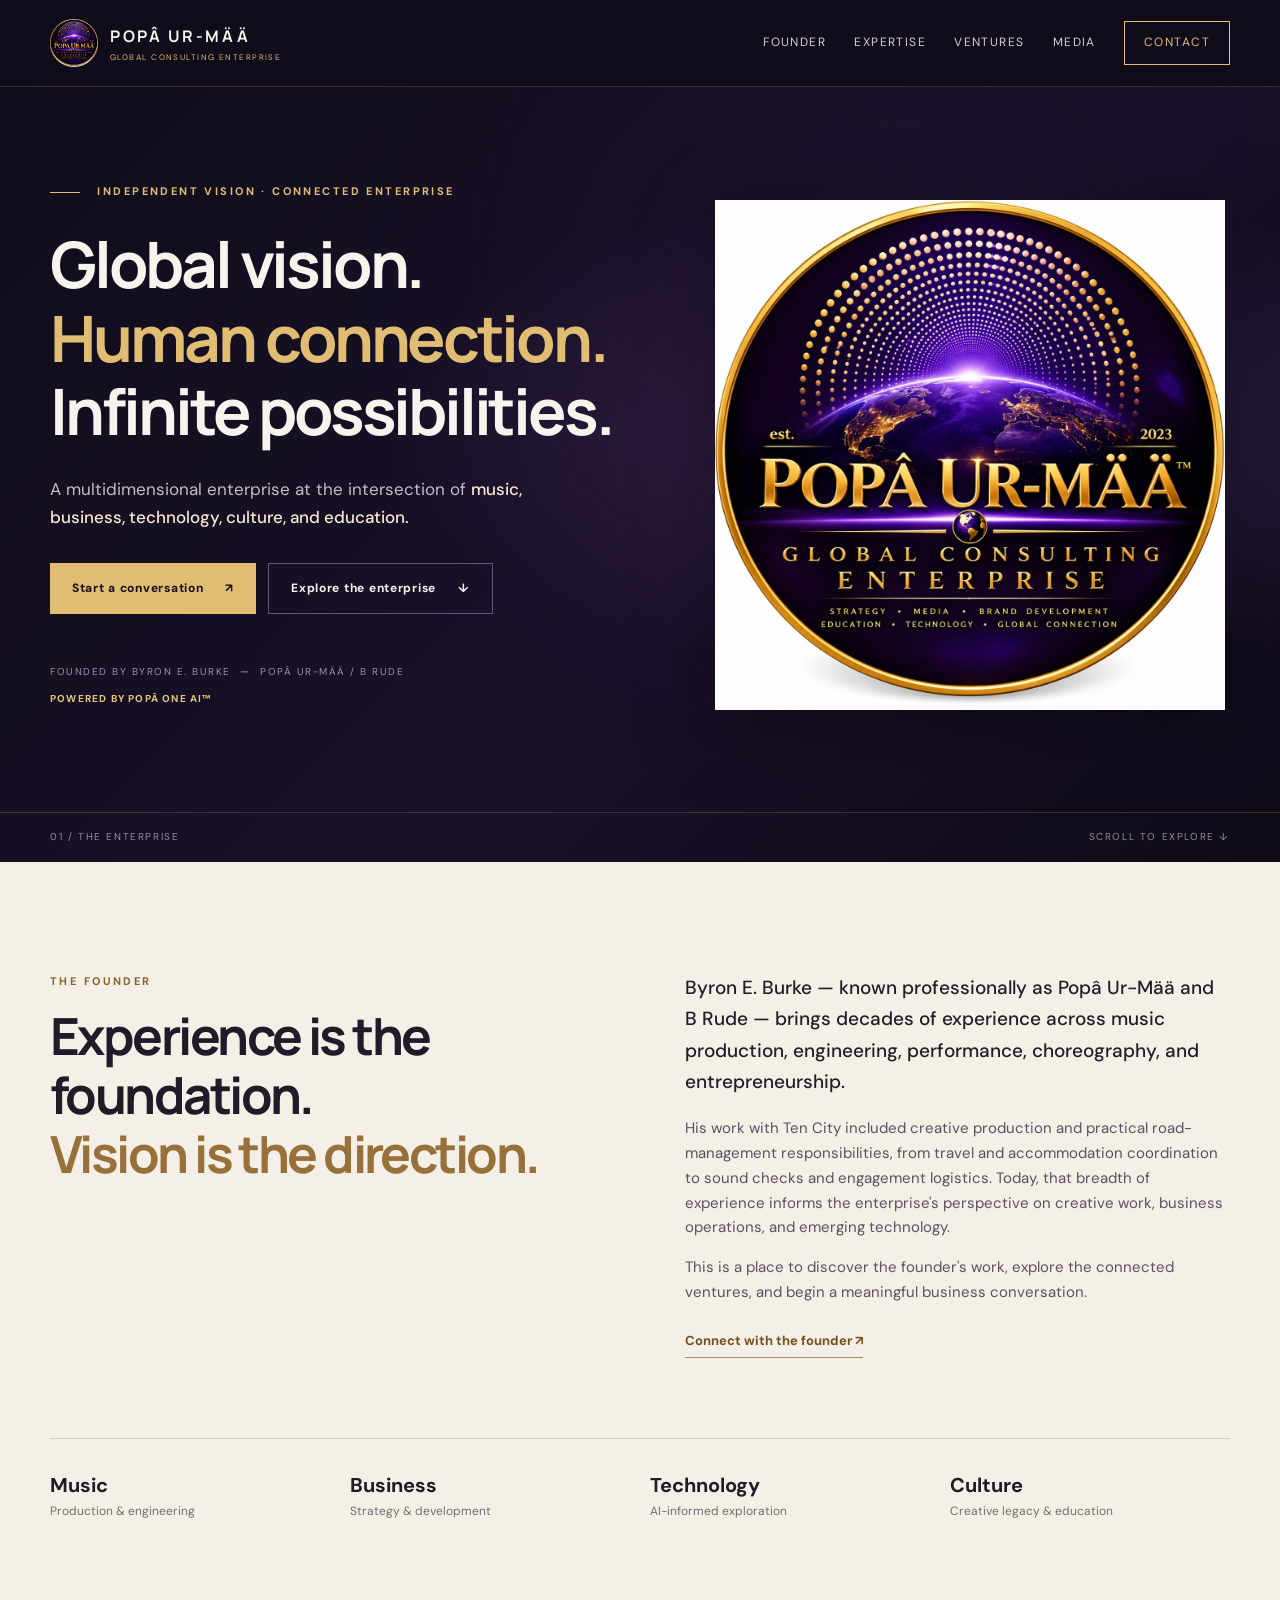
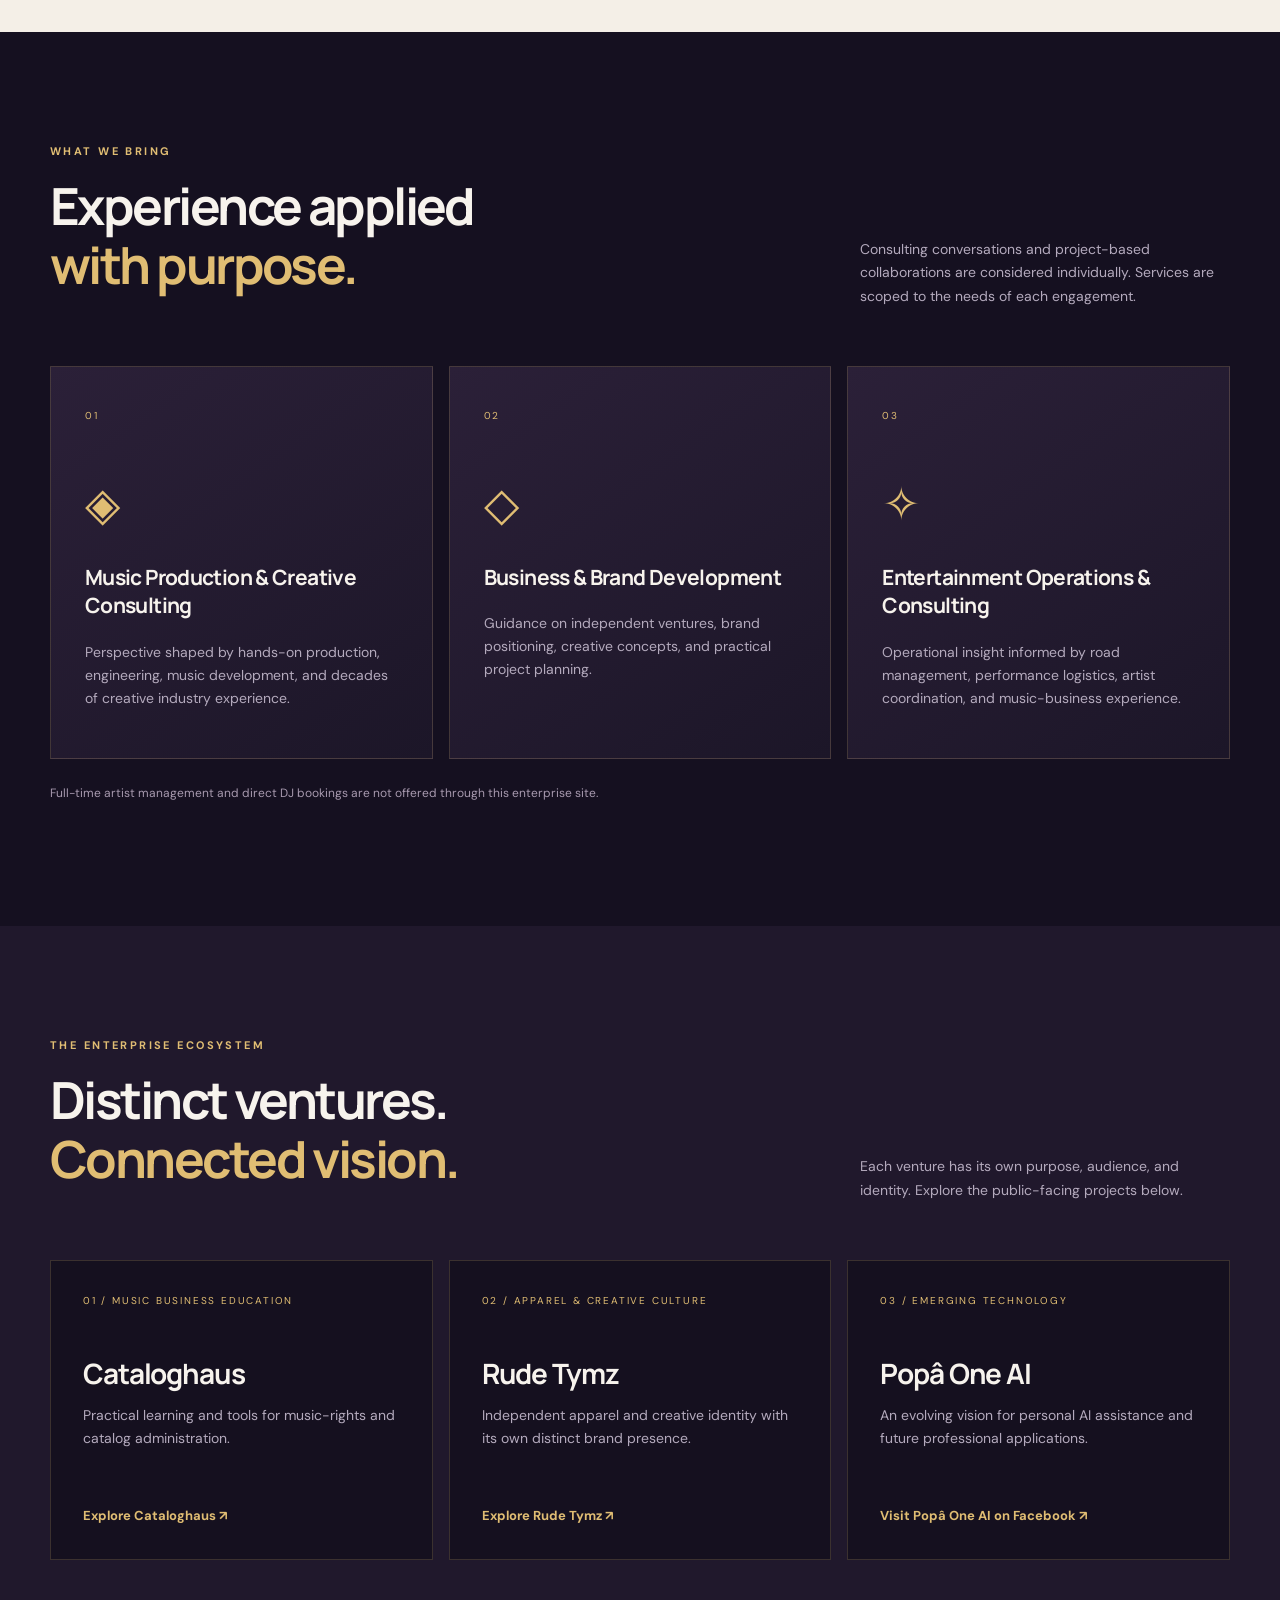
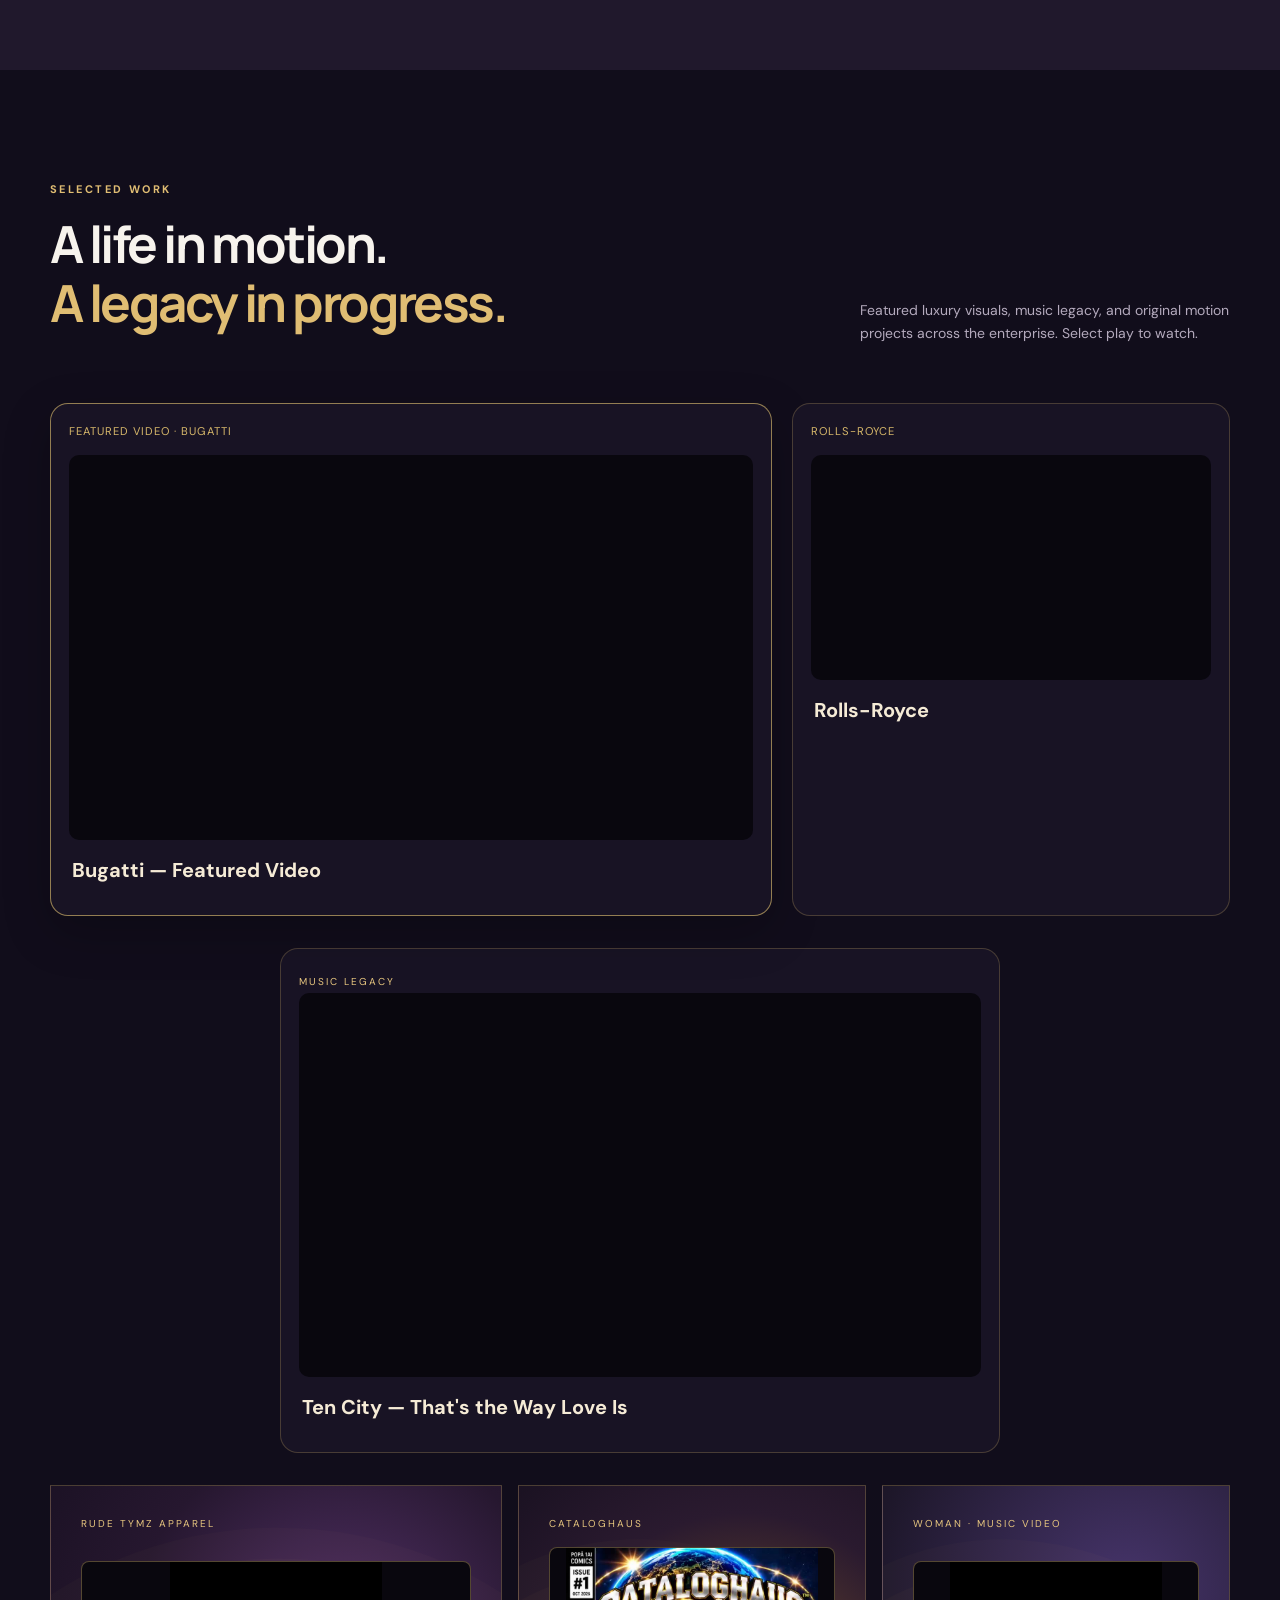
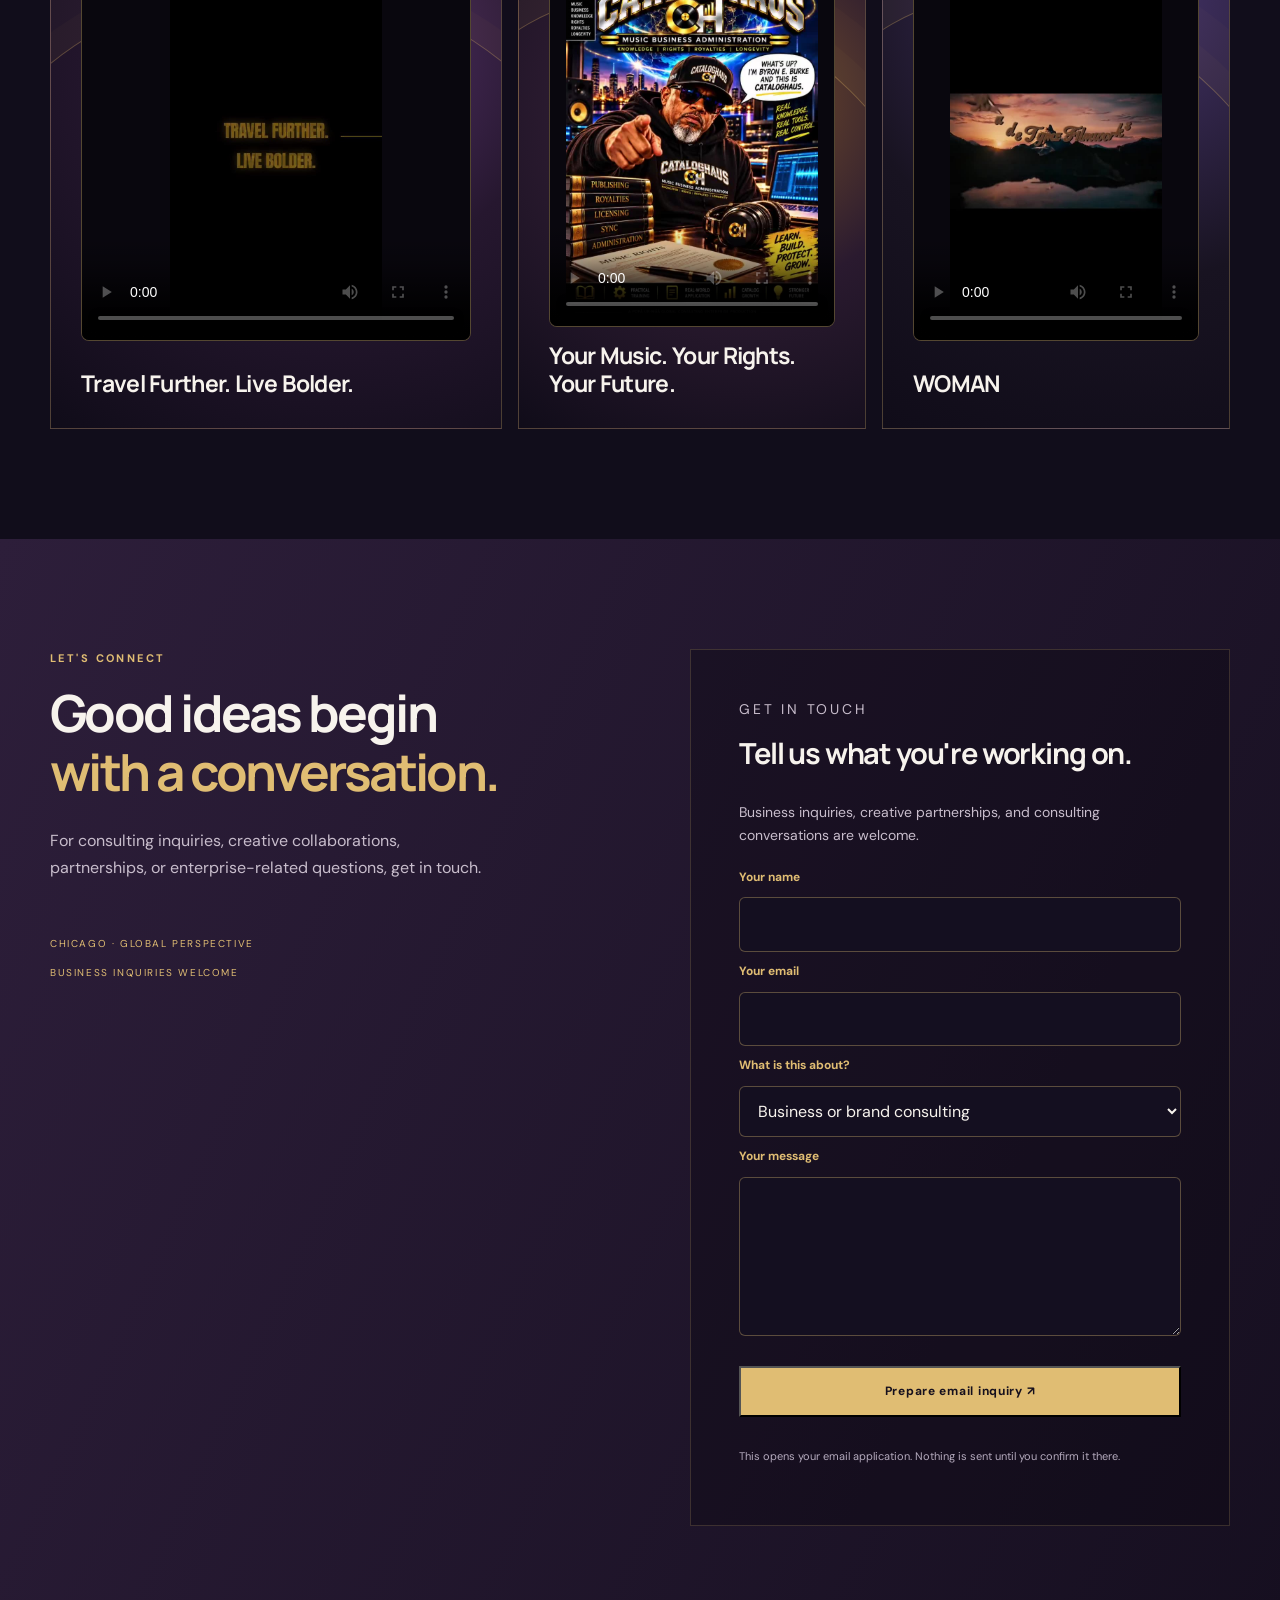
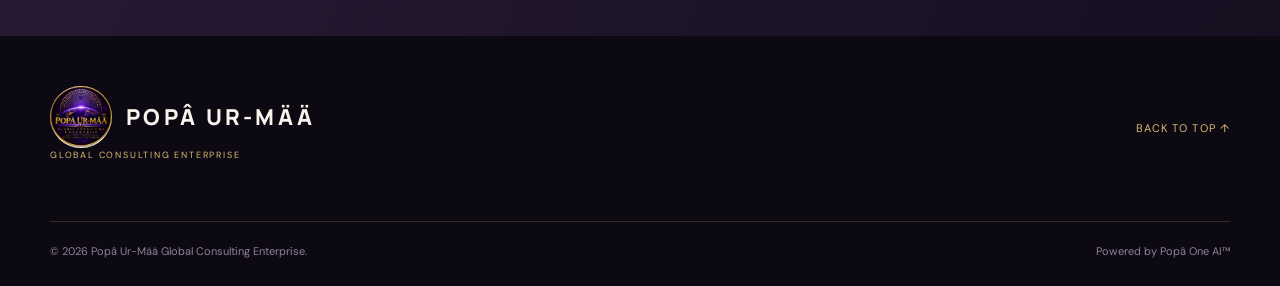
==== index.html @ 61a14fc0 "Make Popâ One AI attribution prominent and remove production notes" ====
<!doctype html>
<html lang="en">
<head>
  <meta charset="utf-8" />
  <meta name="viewport" content="width=device-width, initial-scale=1" />
  <meta name="theme-color" content="#100d1b" />
  <meta name="description" content="Popâ Ur-Mää Global Consulting Enterprise — music, business, technology, culture, and education. Founded by Byron E. Burke." />
  <title>Popâ Ur-Mää Global Consulting Enterprise</title>
  <link rel="stylesheet" href="styles.css" />
  <script src="site-config.js" defer></script>
  <script src="script.js" defer></script>
</head>
<body>
  <a class="skip" href="#main">Skip to content</a>
  <header class="site-header">
    <div class="container header-inner">
      <a class="brand" href="#home" aria-label="Popâ Ur-Mää Global Consulting Enterprise home">
        <img class="brand-logo" src="assets/enterprise-emblem.webp" alt="" width="48" height="48" />
        <span class="brand-name"><strong>POPÂ UR-MÄÄ</strong><small>GLOBAL CONSULTING ENTERPRISE</small></span>
      </a>
      <button class="menu-toggle" type="button" aria-expanded="false" aria-controls="nav">Menu <span aria-hidden="true">☰</span></button>
      <nav id="nav" class="nav" aria-label="Main navigation">
        <a href="#about">Founder</a><a href="#services">Expertise</a><a href="#ventures">Ventures</a><a href="#media">Media</a><a class="nav-cta" href="#contact">Contact</a>
      </nav>
    </div>
  </header>
  <main id="main">
    <section class="hero" id="home">
      <div class="hero-glow" aria-hidden="true"></div>
      <div class="container hero-grid">
        <div class="hero-content">
          <p class="eyebrow"><span class="line"></span> INDEPENDENT VISION · CONNECTED ENTERPRISE</p>
          <h1>Global vision.<br><em>Human connection.</em><br>Infinite possibilities.</h1>
          <p class="hero-lead">A multidimensional enterprise at the intersection of <strong>music, business, technology, culture, and education.</strong></p>
          <div class="actions"><a class="button primary" href="#contact">Start a conversation <span aria-hidden="true">↗</span></a><a class="button secondary" href="#ventures">Explore the enterprise <span aria-hidden="true">↓</span></a></div>
          <p class="hero-credit">FOUNDED BY BYRON E. BURKE <span>—</span> POPÂ UR-MÄÄ / B RUDE</p><p class="hero-credit" style="margin-top:0.65rem;font-weight:700;letter-spacing:.12em;color:#e6c77a">POWERED BY POPÂ ONE AI™</p>
        </div>
        <div class="hero-art hero-emblem-wrap">
          <img class="hero-emblem" src="assets/enterprise-emblem.webp" alt="Popâ Ur-Mää Global Consulting Enterprise official purple and gold globe emblem" width="620" height="620" fetchpriority="high" />
        </div>
      </div>
      <div class="hero-bottom"><div class="container"><span>01 / THE ENTERPRISE</span><span>SCROLL TO EXPLORE ↓</span></div></div>
    </section>
    <section class="section about" id="about">
      <div class="container split">
        <div><p class="eyebrow">THE FOUNDER</p><h2>Experience is the foundation.<br><em>Vision is the direction.</em></h2></div>
        <div class="body-copy"><p class="large">Byron E. Burke — known professionally as Popâ Ur-Mää and B Rude — brings decades of experience across music production, engineering, performance, choreography, and entrepreneurship.</p><p>His work with Ten City included creative production and practical road-management responsibilities, from travel and accommodation coordination to sound checks and engagement logistics. Today, that breadth of experience informs the enterprise's perspective on creative work, business operations, and emerging technology.</p><p>This is a place to discover the founder's work, explore the connected ventures, and begin a meaningful business conversation.</p><a class="text-link" href="#contact">Connect with the founder <span>↗</span></a></div>
      </div>
      <div class="container stat-strip"><div><strong>Music</strong><span>Production & engineering</span></div><div><strong>Business</strong><span>Strategy & development</span></div><div><strong>Technology</strong><span>AI-informed exploration</span></div><div><strong>Culture</strong><span>Creative legacy & education</span></div></div>
    </section>
    <section class="section services" id="services"><div class="container"><div class="section-heading"><div><p class="eyebrow">WHAT WE BRING</p><h2>Experience applied<br><em>with purpose.</em></h2></div><p>Consulting conversations and project-based collaborations are considered individually. Services are scoped to the needs of each engagement.</p></div><div class="service-grid"><article class="service-card"><span class="card-index">01</span><div class="service-icon">◈</div><h3>Music Production & Creative Consulting</h3><p>Perspective shaped by hands-on production, engineering, music development, and decades of creative industry experience.</p></article><article class="service-card"><span class="card-index">02</span><div class="service-icon">◇</div><h3>Business & Brand Development</h3><p>Guidance on independent ventures, brand positioning, creative concepts, and practical project planning.</p></article><article class="service-card"><span class="card-index">03</span><div class="service-icon">✧</div><h3>Entertainment Operations & Consulting</h3><p>Operational insight informed by road management, performance logistics, artist coordination, and music-business experience.</p></article></div><p class="service-note">Full-time artist management and direct DJ bookings are not offered through this enterprise site.</p></div></section>
    <section class="section ventures" id="ventures"><div class="container"><div class="section-heading"><div><p class="eyebrow">THE ENTERPRISE ECOSYSTEM</p><h2>Distinct ventures.<br><em>Connected vision.</em></h2></div><p>Each venture has its own purpose, audience, and identity. Explore the public-facing projects below.</p></div><div id="venture-list" class="venture-grid"></div></div></section>
    <section class="section media" id="media"><div class="container"><div class="section-heading"><div><p class="eyebrow">SELECTED WORK</p><h2>A life in motion.<br><em>A legacy in progress.</em></h2></div><p>Featured luxury visuals, music legacy, and original motion projects across the enterprise. Select play to watch.</p></div><div class="youtube-feature" aria-label="Featured YouTube videos">
  <article class="youtube-main">
    <span class="showcase-label">FEATURED VIDEO · BUGATTI</span>
    <div class="youtube-frame"><iframe src="https://www.youtube-nocookie.com/embed/TlAgJmYaCc4" title="Bugatti — featured video" loading="lazy" allow="accelerometer; autoplay; clipboard-write; encrypted-media; gyroscope; picture-in-picture; web-share" referrerpolicy="strict-origin-when-cross-origin" allowfullscreen></iframe></div>
    <div class="youtube-copy"><h3>Bugatti — Featured Video</h3></div>
  </article>
  <article class="youtube-secondary">
    <span class="showcase-label">ROLLS-ROYCE</span>
    <div class="youtube-frame"><iframe src="https://www.youtube-nocookie.com/embed/G-zAT9KxaNQ" title="Rolls-Royce video" loading="lazy" allow="accelerometer; autoplay; clipboard-write; encrypted-media; gyroscope; picture-in-picture; web-share" referrerpolicy="strict-origin-when-cross-origin" allowfullscreen></iframe></div>
    <div class="youtube-copy"><h3>Rolls-Royce</h3></div>
  </article>
</div>
<div class="legacy-video" aria-label="Music legacy video">
  <article class="youtube-secondary">
    <span class="showcase-label">MUSIC LEGACY</span>
    <div class="youtube-frame"><iframe src="https://www.youtube-nocookie.com/embed/Y_edhEpE_YM" title="Ten City — That's the Way Love Is (archival music video)" loading="lazy" allow="accelerometer; autoplay; clipboard-write; encrypted-media; gyroscope; picture-in-picture; web-share" referrerpolicy="strict-origin-when-cross-origin" allowfullscreen></iframe></div>
    <div class="youtube-copy"><h3>Ten City — That's the Way Love Is</h3></div>
  </article>
</div>
<div class="media-showcase" aria-label="Media portfolio presentation">
<article class="showcase-card featured-video-card"><span class="showcase-label">RUDE TYMZ APPAREL</span><video class="featured-video" controls playsinline preload="metadata" poster="assets/rude-tymz-poster.jpg" aria-label="Rude Tymz Apparel — Travel Further, Live Bolder promotional video"><source src="assets/rude-tymz-feature.mp4" type="video/mp4">Your browser does not support HTML5 video.</video><div><h3>Travel Further. Live Bolder.</h3></div></article>
<article class="showcase-card featured-video-card"><span class="showcase-label">CATALOGHAUS</span><video class="featured-video" controls playsinline preload="metadata" poster="assets/cataloghaus-poster.jpg" aria-label="Cataloghaus — Your Music, Your Rights, Your Future promotional video"><source src="assets/cataloghaus-feature.mp4" type="video/mp4">Your browser does not support HTML5 video.</video><div><h3>Your Music. Your Rights. Your Future.</h3></div></article>
<article class="showcase-card featured-video-card"><span class="showcase-label">WOMAN · MUSIC VIDEO</span><video class="featured-video" controls playsinline preload="metadata" poster="assets/woman-poster.jpg" aria-label="WOMAN — featured music video"><source src="assets/woman-feature.mp4" type="video/mp4">Your browser does not support HTML5 video.</video><div><h3>WOMAN</h3></div></article>
</div></div></section>
    <section class="section contact" id="contact"><div class="container contact-grid"><div><p class="eyebrow">LET'S CONNECT</p><h2>Good ideas begin<br><em>with a conversation.</em></h2><p>For consulting inquiries, creative collaborations, partnerships, or enterprise-related questions, get in touch.</p><div class="contact-meta"><span>CHICAGO · GLOBAL PERSPECTIVE</span><span>BUSINESS INQUIRIES WELCOME</span></div></div><div class="contact-panel"><p class="panel-kicker">GET IN TOUCH</p><h3>Tell us what you're working on.</h3><p>Business inquiries, creative partnerships, and consulting conversations are welcome.</p><form id="inquiry-form" class="inquiry-form" hidden><label for="inquiry-name">Your name</label><input id="inquiry-name" name="name" autocomplete="name" maxlength="100" required><label for="inquiry-email">Your email</label><input id="inquiry-email" name="email" type="email" autocomplete="email" maxlength="150" required><label for="inquiry-topic">What is this about?</label><select id="inquiry-topic" name="topic"><option>Business or brand consulting</option><option>Music production or creative consulting</option><option>Entertainment operations</option><option>Partnership or collaboration</option><option>Other inquiry</option></select><label for="inquiry-message">Your message</label><textarea id="inquiry-message" name="message" rows="5" maxlength="4000" required></textarea><button class="button primary full" type="submit">Prepare email inquiry ↗</button><p class="fineprint">This opens your email application. Nothing is sent until you confirm it there.</p></form><div id="contact-fallback"><a id="contact-link" class="button primary full" href="https://popaurmaa.merlin.site" target="_blank" rel="noopener noreferrer">Contact the enterprise ↗</a><p id="contact-note" class="fineprint">Opens the existing enterprise contact page.</p></div></div></div></section>
  </main>
  <footer class="footer"><div class="container footer-top"><div><div class="footer-identity"><img class="footer-logo" src="assets/enterprise-emblem.webp" alt="" width="62" height="62" loading="lazy" /><div class="footer-brand">POPÂ UR-MÄÄ</div></div><p>GLOBAL CONSULTING ENTERPRISE</p></div><a href="#home">BACK TO TOP ↑</a></div><div class="container footer-bottom"><span>© <span id="year"></span> Popâ Ur-Mää Global Consulting Enterprise.</span><span>Powered by Popâ One AI™</span></div></footer>
</body>
</html>
---- styles.css ----
@import url('https://fonts.googleapis.com/css2?family=DM+Sans:wght@400;500;600;700&family=Manrope:wght@400;500;600;700;800&display=swap');
:root{--bg:#100d1b;--bg2:#191326;--panel:#211a30;--gold:#e0bd73;--gold2:#9d783b;--white:#f7f3ed;--muted:#b4aabd;--border:rgba(224,189,115,.19)}*{box-sizing:border-box}html{scroll-behavior:smooth}body{margin:0;background:var(--bg);color:var(--white);font-family:'DM Sans',Arial,sans-serif;line-height:1.65}a{color:inherit;text-decoration:none}button{font:inherit}::selection{background:var(--gold);color:#120e1b}.container{width:min(1180px,calc(100% - 48px));margin:auto}.skip{position:absolute;left:-999px;top:0;background:var(--gold);color:#111;padding:12px;z-index:100}.skip:focus{left:0}.site-header{position:sticky;top:0;z-index:20;background:rgba(16,13,27,.94);backdrop-filter:blur(16px);border-bottom:1px solid var(--border)}.header-inner{height:86px;display:flex;align-items:center;justify-content:space-between;gap:20px}.brand{display:flex;align-items:center;gap:12px}.brand-mark{width:44px;height:44px;display:grid;place-items:center;border:1px solid var(--gold);border-radius:50%;color:var(--gold);font-family:Georgia,serif;font-size:26px}.brand-mark span{font-size:10px;position:relative;top:-12px;left:-2px}.brand-name{display:flex;flex-direction:column;line-height:1.25;letter-spacing:.16em}.brand-name strong{font:700 16px Manrope,sans-serif}.brand-name small{font-size:8px;color:var(--gold);letter-spacing:.18em;margin-top:5px}.nav{display:flex;align-items:center;gap:28px}.nav a{font-size:12px;text-transform:uppercase;letter-spacing:.12em;color:#d5ccdc}.nav a:hover,.text-link:hover{color:var(--gold)}.nav .nav-cta{border:1px solid var(--gold);color:var(--gold);padding:11px 19px}.menu-toggle{display:none;background:none;border:1px solid var(--border);color:var(--white);padding:8px 12px}.hero{position:relative;overflow:hidden;background:radial-gradient(ellipse at 75% 45%,#322048 0%,transparent 42%),linear-gradient(135deg,#100d1b,#1a1129 60%,#0d0a15)}.hero-glow{position:absolute;width:400px;height:400px;background:#4d2b65;filter:blur(160px);opacity:.2;right:20%;top:0}.hero-grid{position:relative;display:grid;grid-template-columns:1.1fr .9fr;min-height:670px;align-items:center;gap:24px}.hero-content{padding:95px 0}.eyebrow{color:var(--gold);font-size:11px;font-weight:700;letter-spacing:.22em;text-transform:uppercase}.line{display:inline-block;width:30px;height:1px;background:var(--gold);vertical-align:middle;margin-right:12px}h1,h2,h3,p{margin-top:0}h1,h2{font-family:Manrope,Arial,sans-serif;letter-spacing:-.05em;line-height:1.15}h1{font-size:clamp(42px,5vw,72px);font-weight:700;margin:27px 0}h2{font-size:clamp(34px,4vw,56px);font-weight:700;margin:16px 0 28px}h1 em,h2 em{font-style:normal;color:var(--gold)}.hero-lead{font-size:17px;max-width:550px;color:#c6bacd}.hero-lead strong{color:#f6e8d1;font-weight:500}.actions{display:flex;gap:12px;flex-wrap:wrap;margin-top:32px}.button{display:inline-flex;align-items:center;justify-content:center;gap:22px;min-height:51px;padding:12px 22px;font-size:12px;font-weight:700;letter-spacing:.06em;transition:transform .2s,background .2s}.button:hover{transform:translateY(-2px)}.primary{background:var(--gold);color:#16101d}.primary:hover{background:#f1d297}.secondary{border:1px solid #665573;color:var(--white)}.hero-credit{font-size:10px;letter-spacing:.15em;color:#9d91a9;margin-top:50px}.hero-credit span{color:var(--gold);margin:0 5px}.hero-art{height:500px;position:relative;display:grid;place-items:center}.orbit{position:absolute;border:1px solid rgba(224,189,115,.35);border-radius:50%;box-shadow:0 0 40px rgba(224,189,115,.04)}.orbit-one{width:390px;height:390px}.orbit-two{width:310px;height:310px;transform:rotate(42deg) scaleX(.7)}.orbit-three{width:420px;height:420px;transform:rotate(-55deg) scaleX(.45)}.orb-center{width:220px;height:220px;border-radius:50%;background:radial-gradient(circle,#3b2847,#181120 70%);border:1px solid rgba(224,189,115,.55);box-shadow:0 0 90px rgba(224,189,115,.12);display:flex;flex-direction:column;align-items:center;justify-content:center;color:var(--gold)}.orb-center span,.orb-center small{font-size:9px;letter-spacing:.2em}.orb-center strong{font:90px Georgia,serif;line-height:1.1}.art-label{position:absolute;color:#b29da9;font-size:9px;letter-spacing:.19em}.label-top{top:20px;right:0}.label-bottom{bottom:25px;left:10px}.hero-bottom{border-top:1px solid var(--border);padding:16px 0;color:#998aa5;font-size:10px;letter-spacing:.16em}.hero-bottom .container{display:flex;justify-content:space-between}.section{padding:110px 0;scroll-margin-top:85px}.about{background:#f4efe7;color:#211a28}.about .eyebrow{color:#88642b}.about h2 em{color:#98703a}.split{display:grid;grid-template-columns:1fr 1fr;gap:90px}.body-copy{color:#5b5160;font-size:15px}.body-copy .large{font-size:19px;color:#241c29;font-weight:500}.text-link{display:inline-block;color:#73501c;border-bottom:1px solid #a78b62;padding-bottom:6px;font-weight:700;font-size:13px;margin-top:10px}.stat-strip{display:grid;grid-template-columns:repeat(4,1fr);margin-top:80px;border-top:1px solid #d7cfc5;padding-top:30px;gap:20px}.stat-strip div{display:flex;flex-direction:column}.stat-strip strong{font-size:20px}.stat-strip span{font-size:12px;color:#756c75}.services{background:#151020}.section-heading{display:flex;justify-content:space-between;gap:60px;align-items:end;margin-bottom:44px}.section-heading>p{max-width:370px;color:var(--muted);font-size:14px}.service-grid{display:grid;grid-template-columns:repeat(3,1fr);gap:16px}.service-card{background:linear-gradient(145deg,#2b2038,#1c1628);border:1px solid var(--border);padding:34px;min-height:360px;position:relative}.card-index,.venture-num{font-size:10px;color:var(--gold);letter-spacing:.18em}.service-icon{font-size:46px;color:var(--gold);margin:40px 0 20px}.service-card h3{font:700 21px/1.35 Manrope,sans-serif;letter-spacing:-.03em}.service-card p,.venture-card p{font-size:14px;color:var(--muted)}.service-note{font-size:12px;color:#a799ae;margin-top:25px}.ventures{background:#20182c}.venture-grid{display:grid;grid-template-columns:repeat(3,1fr);gap:16px}.venture-card{background:#15101f;border:1px solid var(--border);padding:32px;min-height:300px;display:flex;flex-direction:column}.venture-card h3{font:700 28px Manrope,sans-serif;letter-spacing:-.04em;margin:45px 0 12px}.venture-card a,.not-live{color:var(--gold);font-size:13px;font-weight:700;margin-top:auto;padding-top:20px}.not-live{color:#998aa5}.media{background:#110d1b}.media-grid{display:grid;grid-template-columns:repeat(3,1fr);gap:16px}.media-empty{grid-column:1/-1;min-height:280px;border:1px dashed #62506d;background:radial-gradient(ellipse at center,#25192f,#15101e);display:flex;flex-direction:column;align-items:center;justify-content:center;text-align:center;padding:30px}.media-symbol{font-size:36px;color:var(--gold);margin-bottom:15px}.media-empty h3{font-size:23px}.media-empty p{font-size:14px;color:var(--muted);max-width:420px}.media-card{border:1px solid var(--border);padding:32px;min-height:180px;background:#21182d}.media-card a{color:var(--gold);font-size:13px}.contact{background:linear-gradient(115deg,#2d1e3a,#160f20)}.contact-grid{display:grid;grid-template-columns:1fr 1fr;gap:100px}.contact-grid>div>p:not(.eyebrow){max-width:450px;color:#c8bdcc}.contact-meta{display:flex;flex-direction:column;gap:12px;margin-top:55px;font-size:10px;color:var(--gold);letter-spacing:.16em}.contact-panel{border:1px solid var(--border);padding:48px;background:rgba(10,8,15,.35)}.panel-kicker{font-size:11px;color:var(--gold);letter-spacing:.2em}.contact-panel h3{font:700 29px Manrope,sans-serif;line-height:1.3;letter-spacing:-.04em}.contact-panel p{color:var(--muted);font-size:14px}.full{width:100%;margin:20px 0}.fineprint{font-size:11px!important}.footer{background:#0c0912;padding:50px 0 25px}.footer-top,.footer-bottom{display:flex;justify-content:space-between;align-items:center;gap:20px}.footer-brand{font:800 22px Manrope,sans-serif;letter-spacing:.15em}.footer-top p{color:var(--gold);font-size:9px;letter-spacing:.2em}.footer-top>a{font-size:11px;color:var(--gold);letter-spacing:.1em}.footer-bottom{border-top:1px solid var(--border);padding-top:20px;margin-top:50px;color:#8f829b;font-size:11px}@media(max-width:900px){.nav{gap:13px}.nav a{font-size:10px}.hero-grid{grid-template-columns:1fr}.hero-content{padding:75px 0 15px}.hero-art{height:380px}.orbit-one{width:300px;height:300px}.orbit-two{width:240px;height:240px}.orbit-three{width:320px;height:320px}.split,.contact-grid{gap:40px}.service-card{padding:25px}.section{padding:75px 0}}@media(max-width:650px){.container{width:min(100% - 34px,1180px)}.header-inner{height:72px}.brand-name strong{font-size:12px}.brand-name small{font-size:6px}.brand-mark{width:36px;height:36px;font-size:21px}.menu-toggle{display:block}.nav{display:none;position:absolute;top:72px;left:0;right:0;background:#1b1426;flex-direction:column;align-items:stretch;padding:22px;gap:0;border-bottom:1px solid var(--border)}.nav.open{display:flex}.nav a{padding:13px;font-size:12px}.nav .nav-cta{margin-top:10px}.hero-grid{min-height:auto}.hero-content{padding:70px 0 5px}h1{font-size:43px}.hero-art{height:315px}.orbit-one{width:265px;height:265px}.orbit-two{width:210px;height:210px}.orbit-three{width:280px;height:280px}.orb-center{width:175px;height:175px}.orb-center strong{font-size:70px}.art-label{font-size:7px}.hero-bottom .container{font-size:8px}.split,.contact-grid,.service-grid,.venture-grid{grid-template-columns:1fr}.section-heading{display:block}.section-heading>p{max-width:none}.stat-strip{grid-template-columns:repeat(2,1fr);margin-top:40px}.service-card{min-height:290px}.service-icon{margin:18px 0}.venture-card{min-height:260px}.venture-card h3{margin-top:30px}.contact-panel{padding:30px}.footer-bottom{align-items:start;flex-direction:column}.actions{flex-direction:column;align-items:stretch}.button{width:100%}}
@media(prefers-reduced-motion:reduce){html{scroll-behavior:auto}*,*:before,*:after{transition:none!important}}

/* Approved enterprise emblem — supplied by founder, October 21, 2026 */
.brand-logo{width:48px;height:48px;object-fit:contain;flex-shrink:0;border-radius:50%}
.hero-emblem-wrap{isolation:isolate;min-width:0}
.hero-emblem{display:block;width:min(100%,510px);height:auto;max-height:510px;object-fit:contain;filter:drop-shadow(0 18px 40px rgba(0,0,0,.35))}
.footer-identity{display:flex;align-items:center;gap:14px}
.footer-logo{width:62px;height:62px;object-fit:contain;border-radius:50%}
@media(max-width:900px){.hero-emblem{width:min(100%,360px);max-height:360px}}
@media(max-width:650px){.brand-logo{width:38px;height:38px}.hero-emblem{width:min(100%,305px);max-height:305px}.footer-logo{width:48px;height:48px}}
/* Visual media presentation for the founder review build */
.media-showcase{display:grid;grid-template-columns:1.3fr 1fr 1fr;gap:16px}
.showcase-card{position:relative;min-height:340px;border:1px solid rgba(224,189,115,.28);overflow:hidden;padding:30px;display:flex;flex-direction:column;justify-content:space-between;background:radial-gradient(circle at 65% 30%,#56336b 0%,#26172f 45%,#100c19 100%)}
.showcase-card:nth-child(2){background:radial-gradient(circle at 65% 40%,#77502a,#2a1a2f 48%,#100c19)}
.showcase-card:nth-child(3){background:radial-gradient(circle at 70% 20%,#47356c,#181321 58%,#100c19)}
.showcase-card:before{content:'';position:absolute;inset:18% -30% -50%;border:1px solid rgba(234,191,104,.3);border-radius:50%;transform:rotate(-23deg);box-shadow:0 0 0 24px rgba(234,191,104,.025),0 0 0 55px rgba(234,191,104,.018)}
.showcase-card>*{position:relative}.showcase-label{font-size:10px;letter-spacing:.2em;color:#e7c67f}.showcase-play{align-self:center;border:1px solid #e7c67f;color:#f1d38d;width:76px;height:76px;border-radius:50%;display:grid;place-items:center;font-size:25px;background:#100d1b80}.showcase-card h3{font:700 26px/1.2 Manrope,Arial,sans-serif;letter-spacing:-.03em;margin:0}.showcase-card p{font-size:12px;color:#cabdd0;margin:9px 0 0}.showcase-card .showcase-foot{font-size:10px;color:#c9b8c9;letter-spacing:.08em}.showcase-card:first-child{min-height:400px}.media-explainer{color:#b4aabd;font-size:12px;margin-top:20px}
@media(max-width:800px){.media-showcase{grid-template-columns:1fr 1fr}.showcase-card:first-child{grid-column:1/-1;min-height:320px}.showcase-card{min-height:290px}}
@media(max-width:550px){.media-showcase{grid-template-columns:1fr}.showcase-card:first-child{grid-column:auto}.showcase-card{min-height:270px}}

/* Founder-supplied Rude Tymz featured video */
.featured-video-card{display:flex;flex-direction:column;gap:15px;justify-content:space-between;min-height:440px!important}
.featured-video{display:block;width:100%;max-height:430px;aspect-ratio:9/16;object-fit:contain;background:#09070e;border:1px solid rgba(224,189,115,.35);border-radius:8px}
.featured-video-card h3{font-size:23px}
@media(min-width:801px){.featured-video-card .featured-video{max-height:380px}}

/* Featured YouTube portfolio */
.youtube-feature{display:grid;grid-template-columns:minmax(0,1.65fr) minmax(0,1fr);gap:20px;margin:26px 0 32px}
.youtube-main,.youtube-secondary{min-width:0;background:#181324;border:1px solid rgba(214,183,106,.25);border-radius:18px;overflow:hidden;padding:18px}
.youtube-main{border-color:rgba(214,183,106,.65);box-shadow:0 16px 48px rgba(0,0,0,.22)}
.youtube-feature .showcase-label{display:block;margin:0 0 14px;color:#d6b76a;letter-spacing:.09em;font-size:.7rem}
.youtube-frame{position:relative;aspect-ratio:16/9;width:100%;overflow:hidden;border-radius:10px;background:#09070e}
.youtube-frame iframe{position:absolute;inset:0;width:100%;height:100%;border:0}
.youtube-copy{padding:14px 3px 2px}
.youtube-copy h3{margin:0 0 8px;color:#f5ebd6;font-size:1.25rem}
.youtube-copy p{margin:0;color:#c9c1d1;line-height:1.6}
@media(max-width:760px){.youtube-feature{grid-template-columns:1fr}.youtube-main,.youtube-secondary{padding:12px}}

.legacy-video{max-width:720px;margin:0 auto 32px}

/* Contact form: displayed only after the enterprise email is verified. */
[hidden]{display:none!important}.inquiry-form{display:grid;gap:10px;margin-top:20px}.inquiry-form label{font-size:12px;color:#e0bd73;font-weight:700}.inquiry-form input,.inquiry-form select,.inquiry-form textarea{width:100%;background:#140f20;border:1px solid rgba(224,189,115,.35);color:#f7f3ed;padding:13px 14px;border-radius:6px;font:inherit}.inquiry-form textarea{resize:vertical}.inquiry-form :is(input,select,textarea):focus-visible{outline:2px solid #e0bd73;outline-offset:2px}.inquiry-form button{cursor:pointer}.inquiry-form select option{background:#140f20}
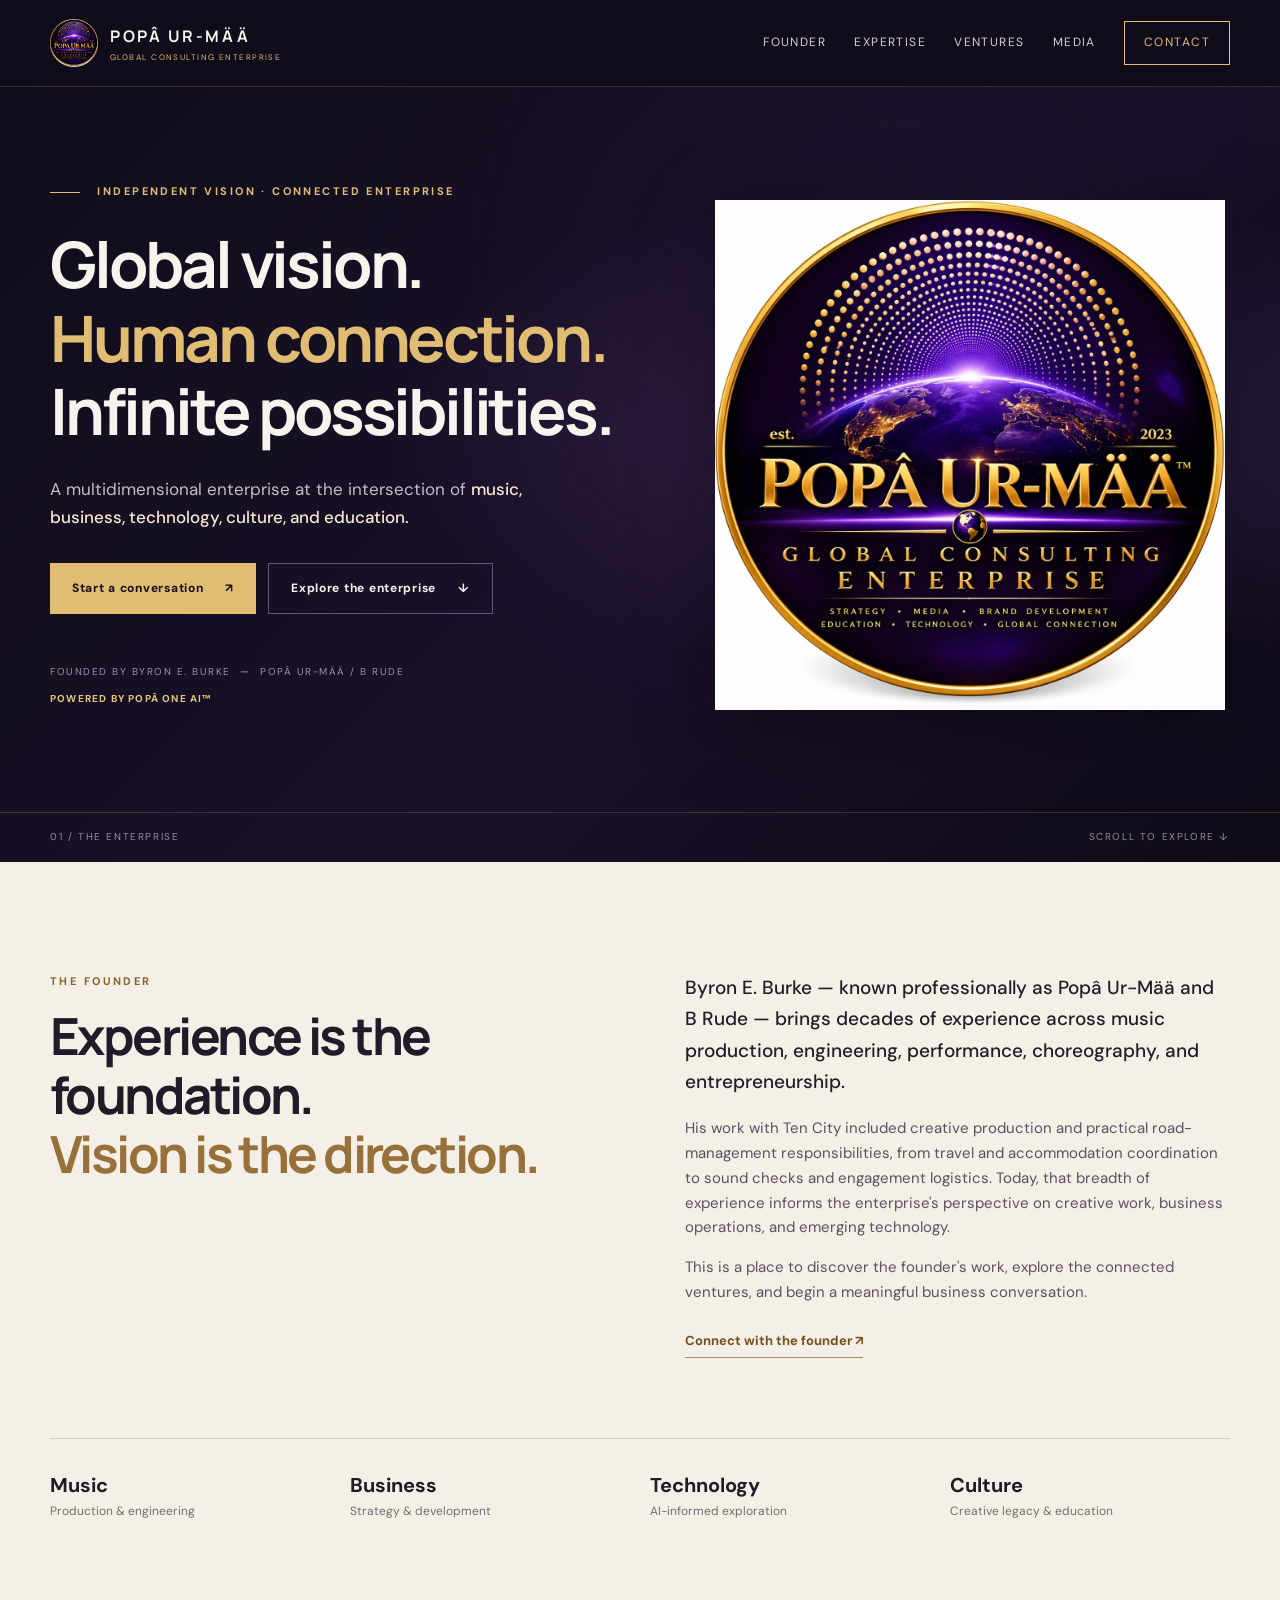
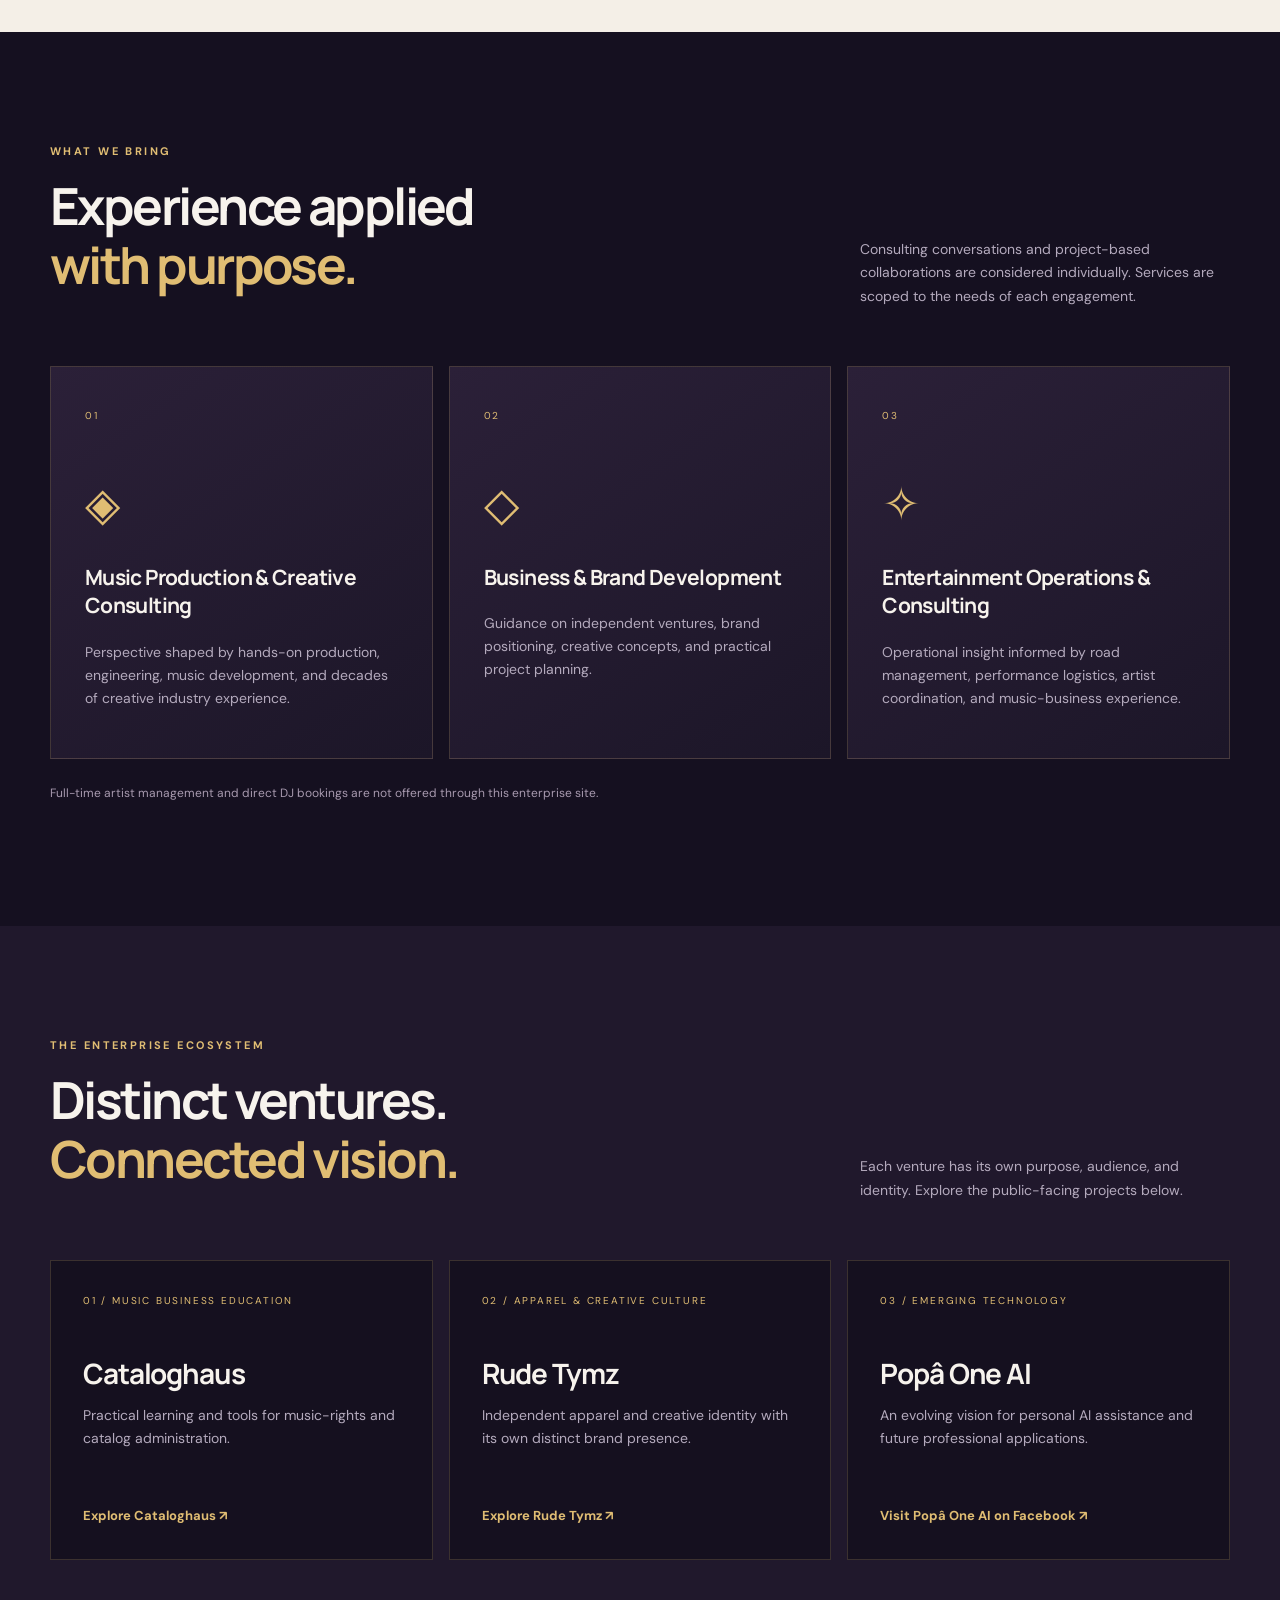
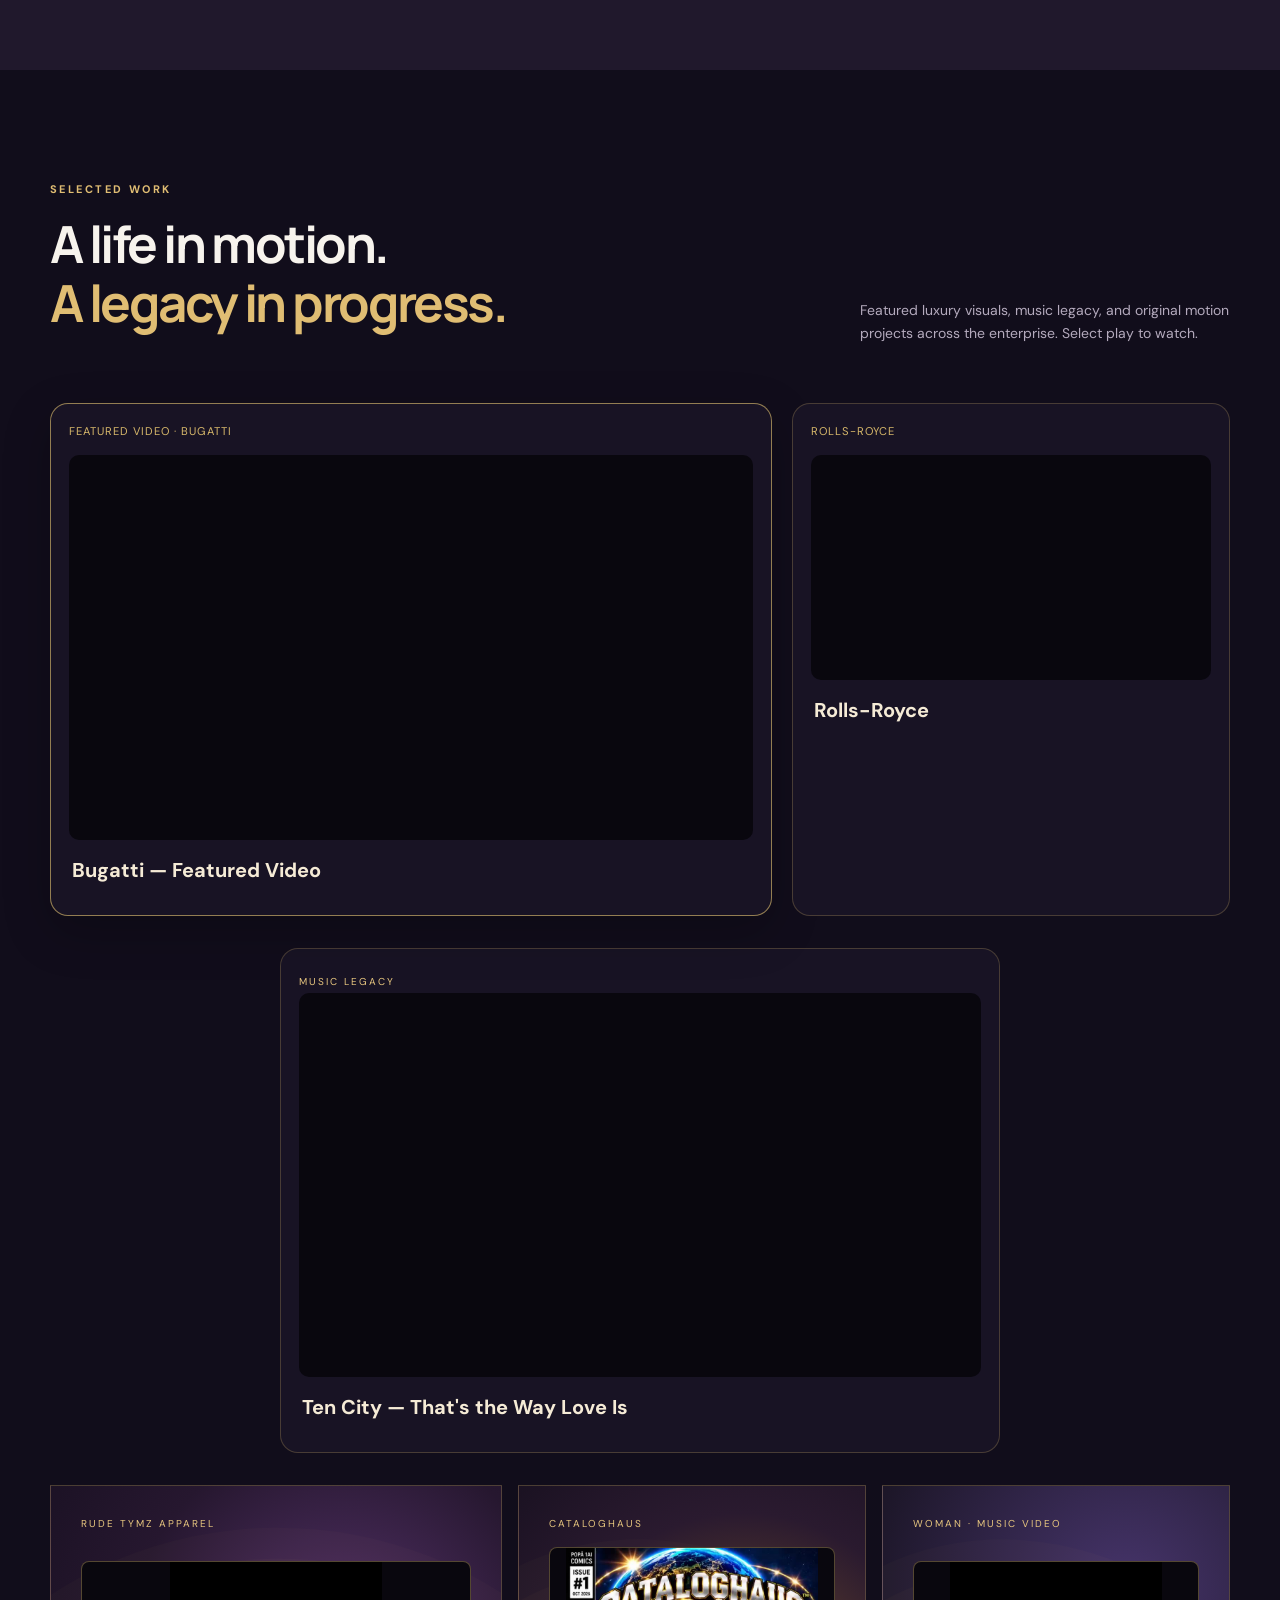
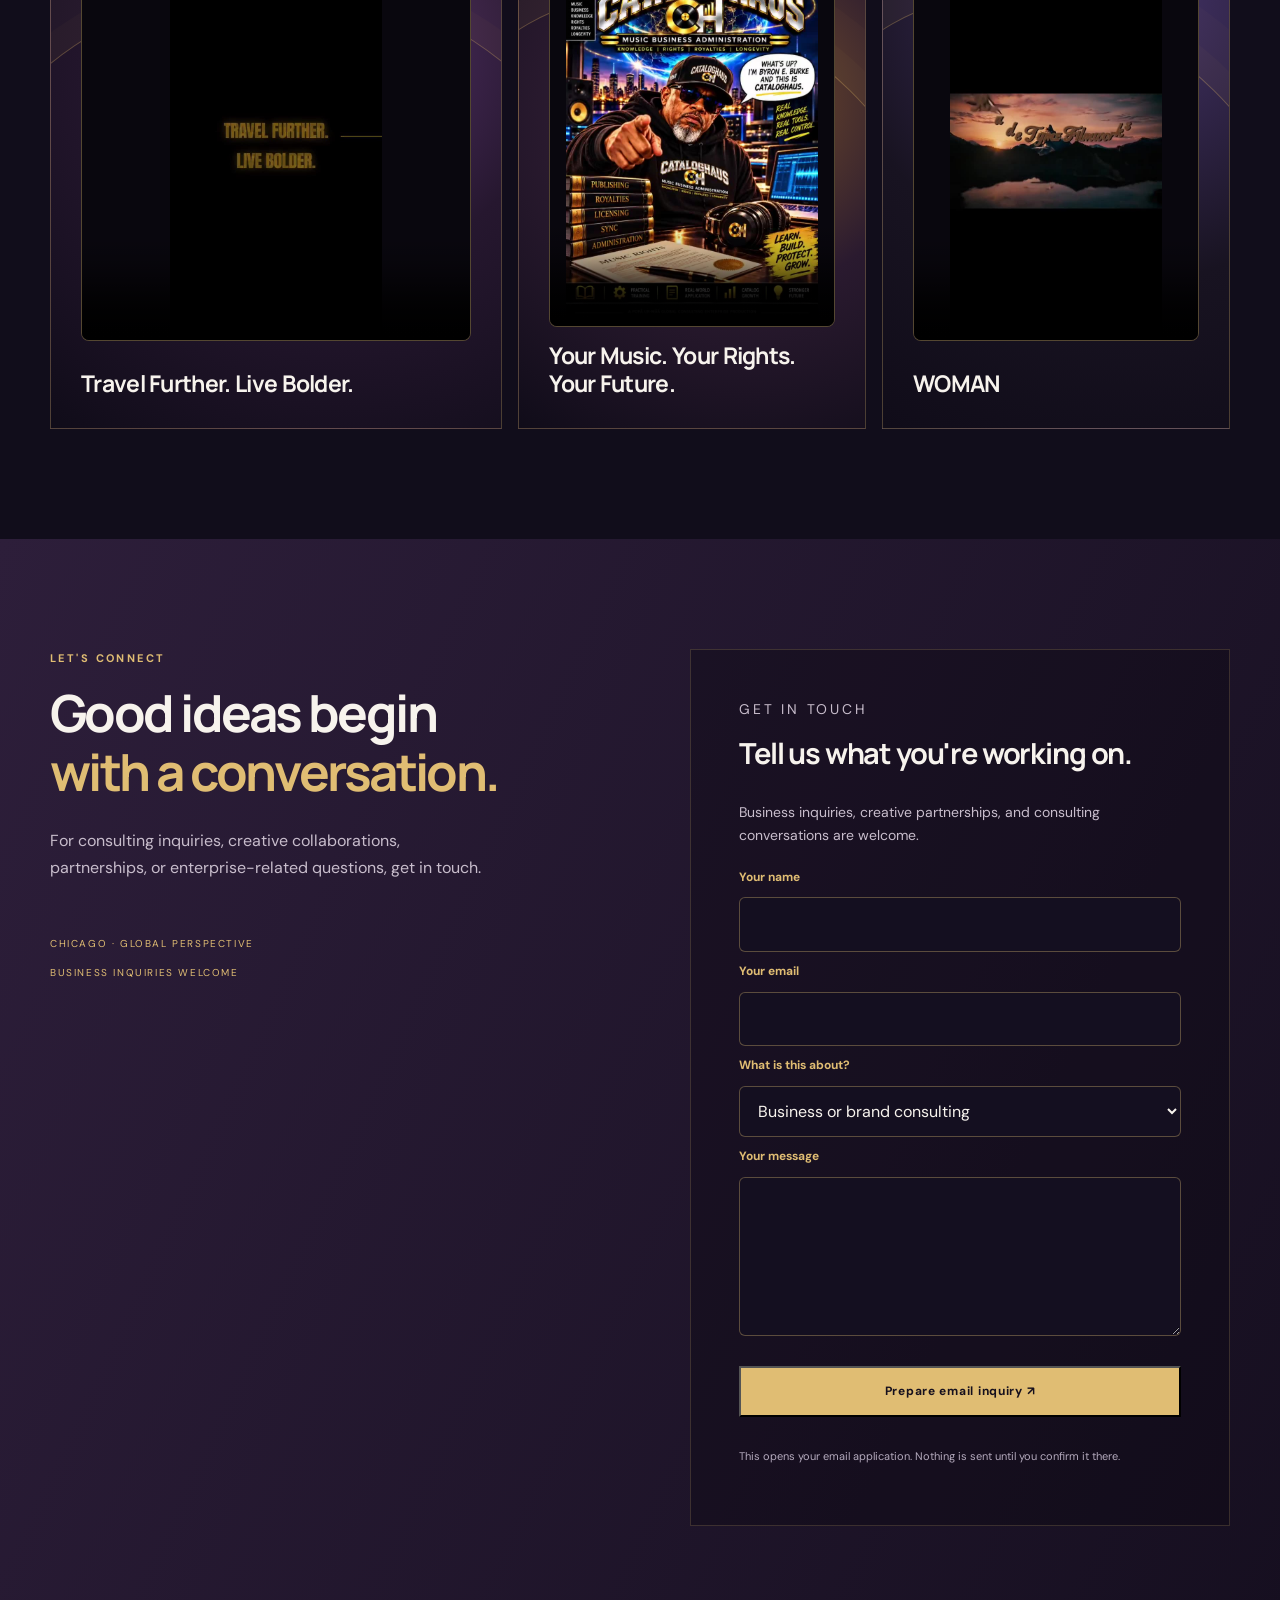
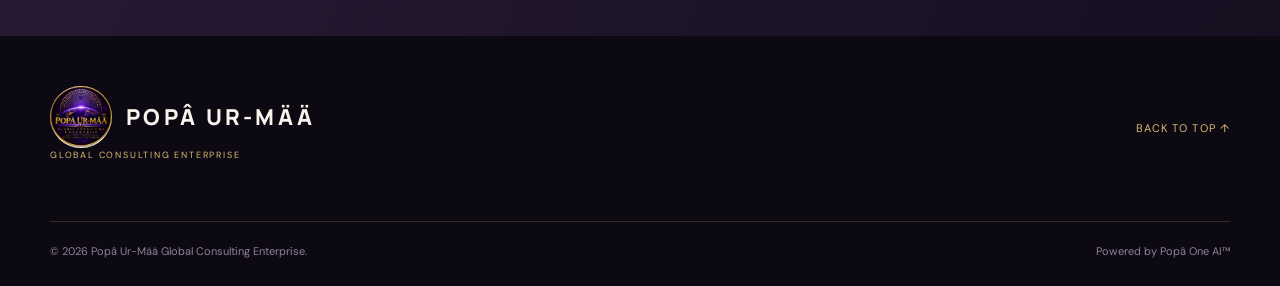
==== commit 4e377070: "Embed Popa 1 AI tawk.to receptionist widget" ====
--- a/index.html
+++ b/index.html
@@ -77,5 +77,17 @@
     <section class="section contact" id="contact"><div class="container contact-grid"><div><p class="eyebrow">LET'S CONNECT</p><h2>Good ideas begin<br><em>with a conversation.</em></h2><p>For consulting inquiries, creative collaborations, partnerships, or enterprise-related questions, get in touch.</p><div class="contact-meta"><span>CHICAGO · GLOBAL PERSPECTIVE</span><span>BUSINESS INQUIRIES WELCOME</span></div></div><div class="contact-panel"><p class="panel-kicker">GET IN TOUCH</p><h3>Tell us what you're working on.</h3><p>Business inquiries, creative partnerships, and consulting conversations are welcome.</p><form id="inquiry-form" class="inquiry-form" hidden><label for="inquiry-name">Your name</label><input id="inquiry-name" name="name" autocomplete="name" maxlength="100" required><label for="inquiry-email">Your email</label><input id="inquiry-email" name="email" type="email" autocomplete="email" maxlength="150" required><label for="inquiry-topic">What is this about?</label><select id="inquiry-topic" name="topic"><option>Business or brand consulting</option><option>Music production or creative consulting</option><option>Entertainment operations</option><option>Partnership or collaboration</option><option>Other inquiry</option></select><label for="inquiry-message">Your message</label><textarea id="inquiry-message" name="message" rows="5" maxlength="4000" required></textarea><button class="button primary full" type="submit">Prepare email inquiry ↗</button><p class="fineprint">This opens your email application. Nothing is sent until you confirm it there.</p></form><div id="contact-fallback"><a id="contact-link" class="button primary full" href="https://popaurmaa.merlin.site" target="_blank" rel="noopener noreferrer">Contact the enterprise ↗</a><p id="contact-note" class="fineprint">Opens the existing enterprise contact page.</p></div></div></div></section>
   </main>
   <footer class="footer"><div class="container footer-top"><div><div class="footer-identity"><img class="footer-logo" src="assets/enterprise-emblem.webp" alt="" width="62" height="62" loading="lazy" /><div class="footer-brand">POPÂ UR-MÄÄ</div></div><p>GLOBAL CONSULTING ENTERPRISE</p></div><a href="#home">BACK TO TOP ↑</a></div><div class="container footer-bottom"><span>© <span id="year"></span> Popâ Ur-Mää Global Consulting Enterprise.</span><span>Powered by Popâ One AI™</span></div></footer>
+  <!-- Popâ 1 AI website receptionist: tawk.to widget -->
+  <script type="text/javascript">
+  var Tawk_API=Tawk_API||{}, Tawk_LoadStart=new Date();
+  (function(){
+  var s1=document.createElement("script"),s0=document.getElementsByTagName("script")[0];
+  s1.async=true;
+  s1.src='https://embed.tawk.to/6adb6021df87b834702866f1/1k5kev15a';
+  s1.charset='UTF-8';
+  s1.setAttribute('crossorigin','*');
+  s0.parentNode.insertBefore(s1,s0);
+  })();
+  </script>
 </body>
 </html>
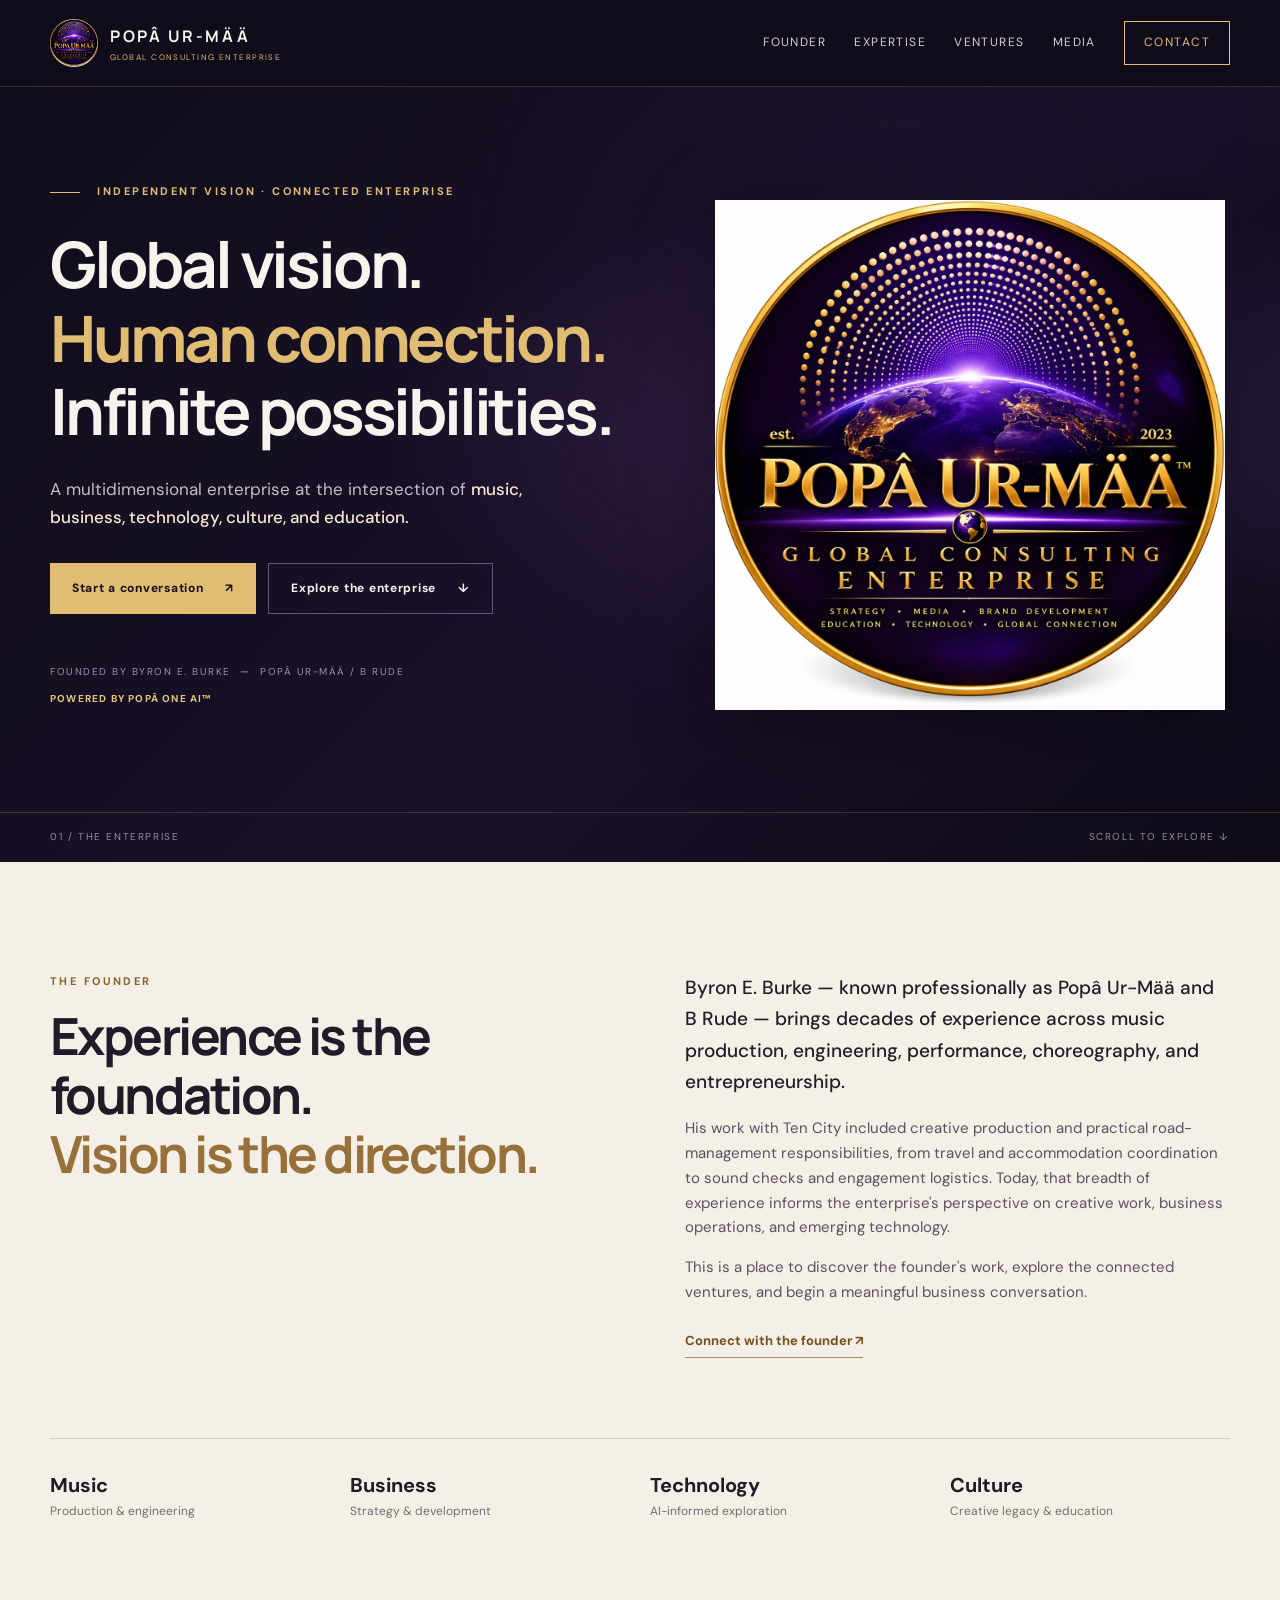
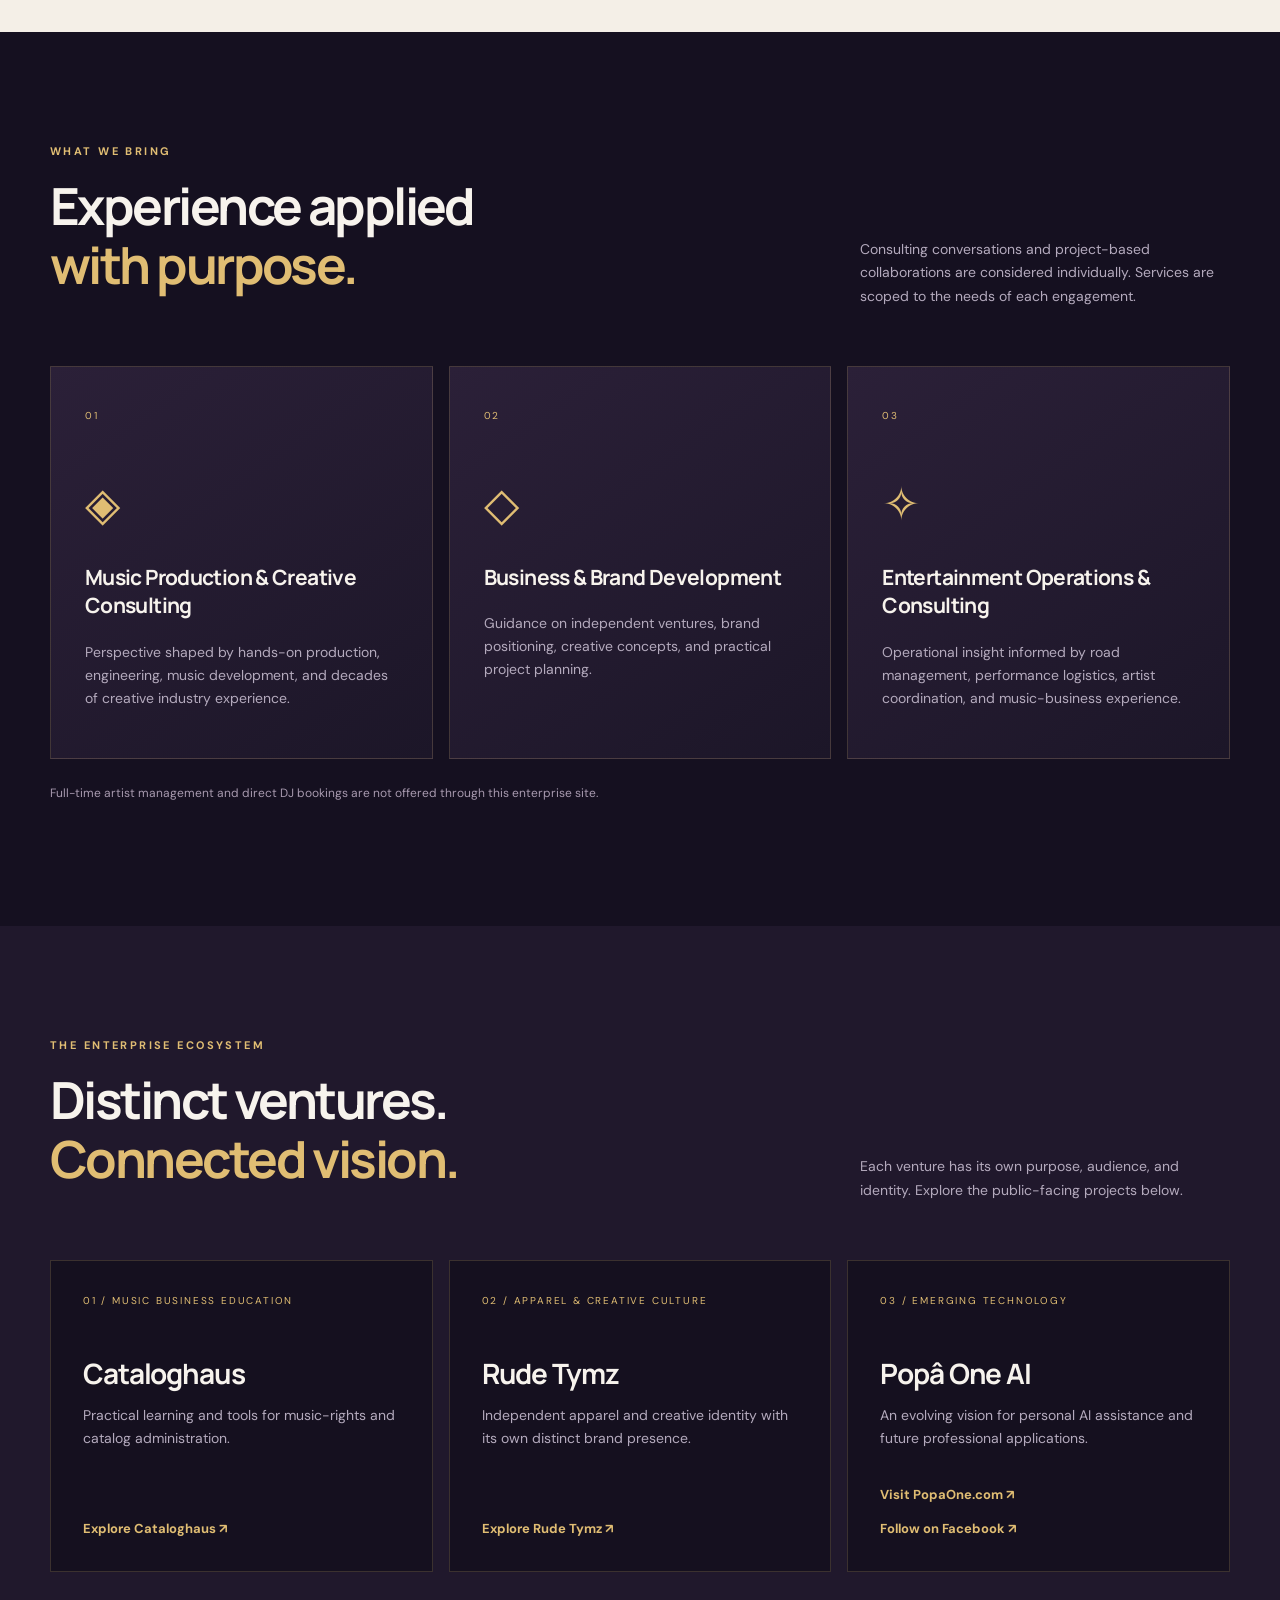
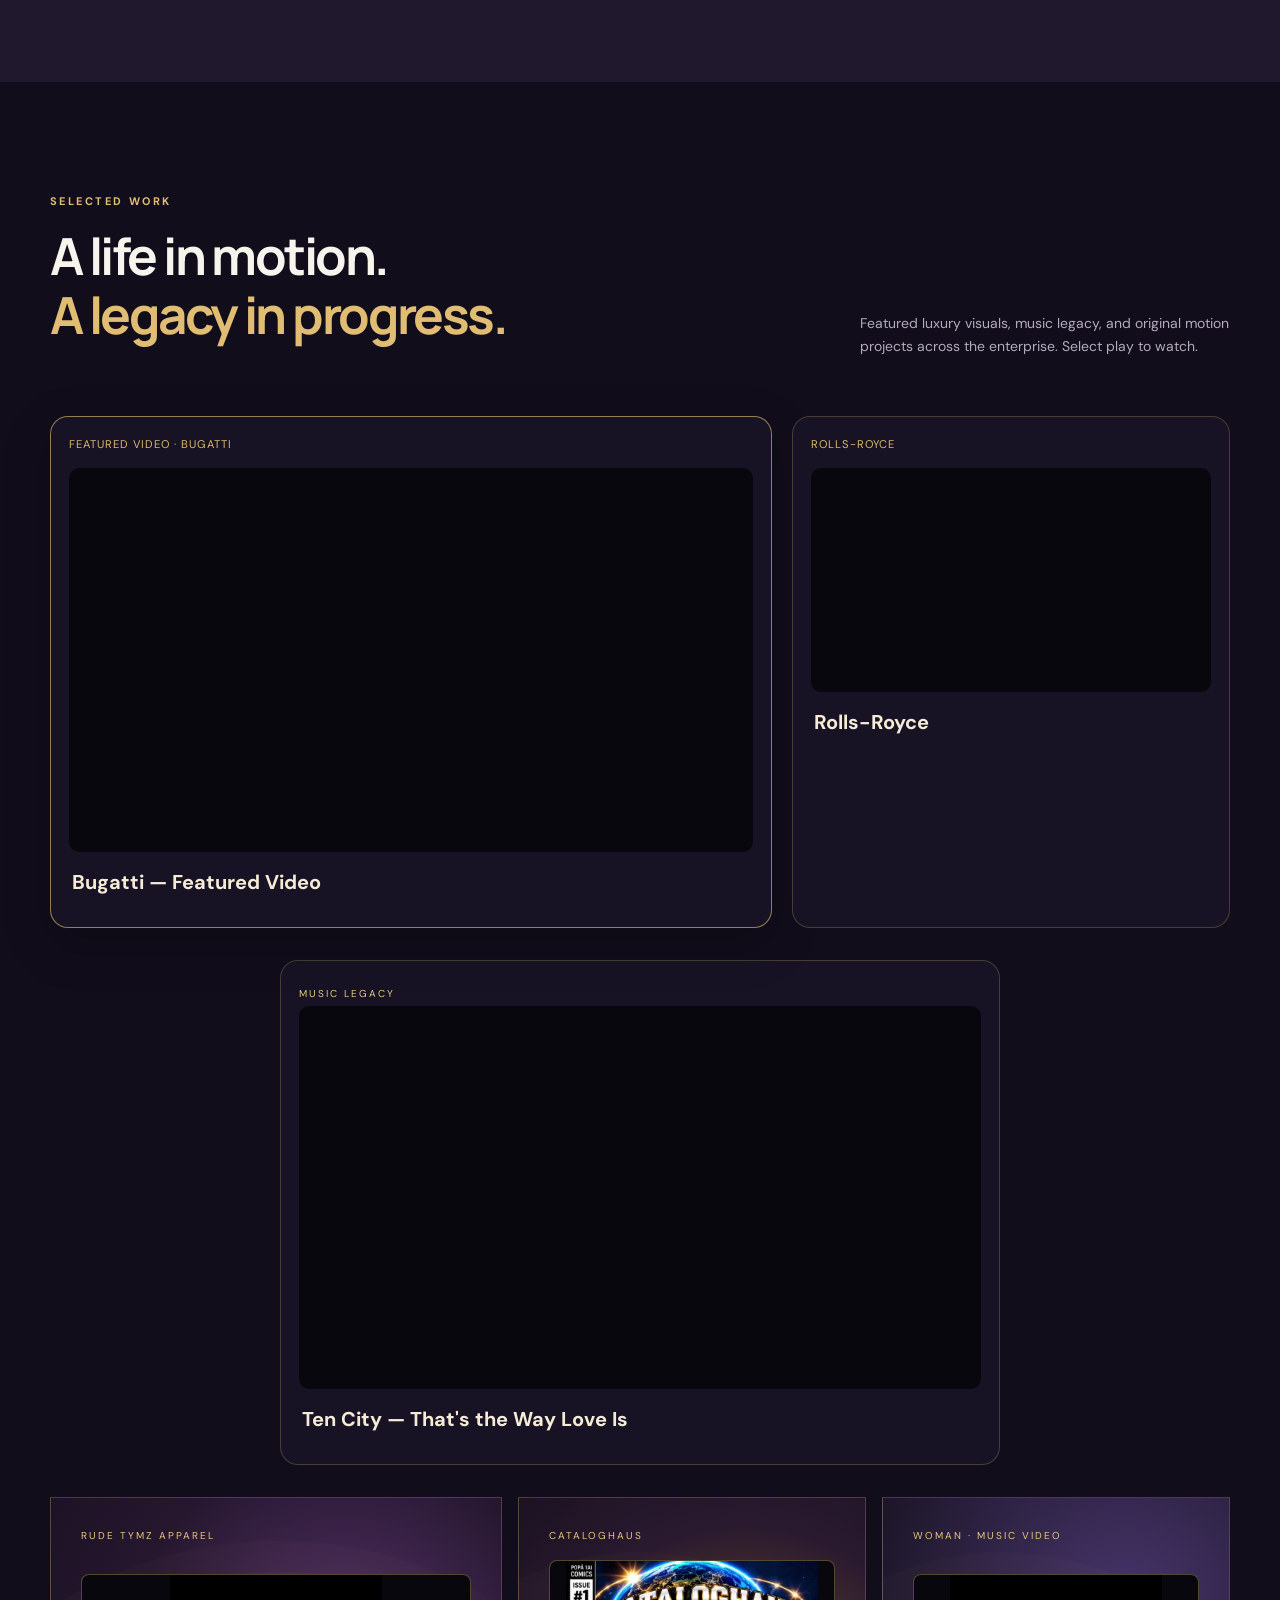
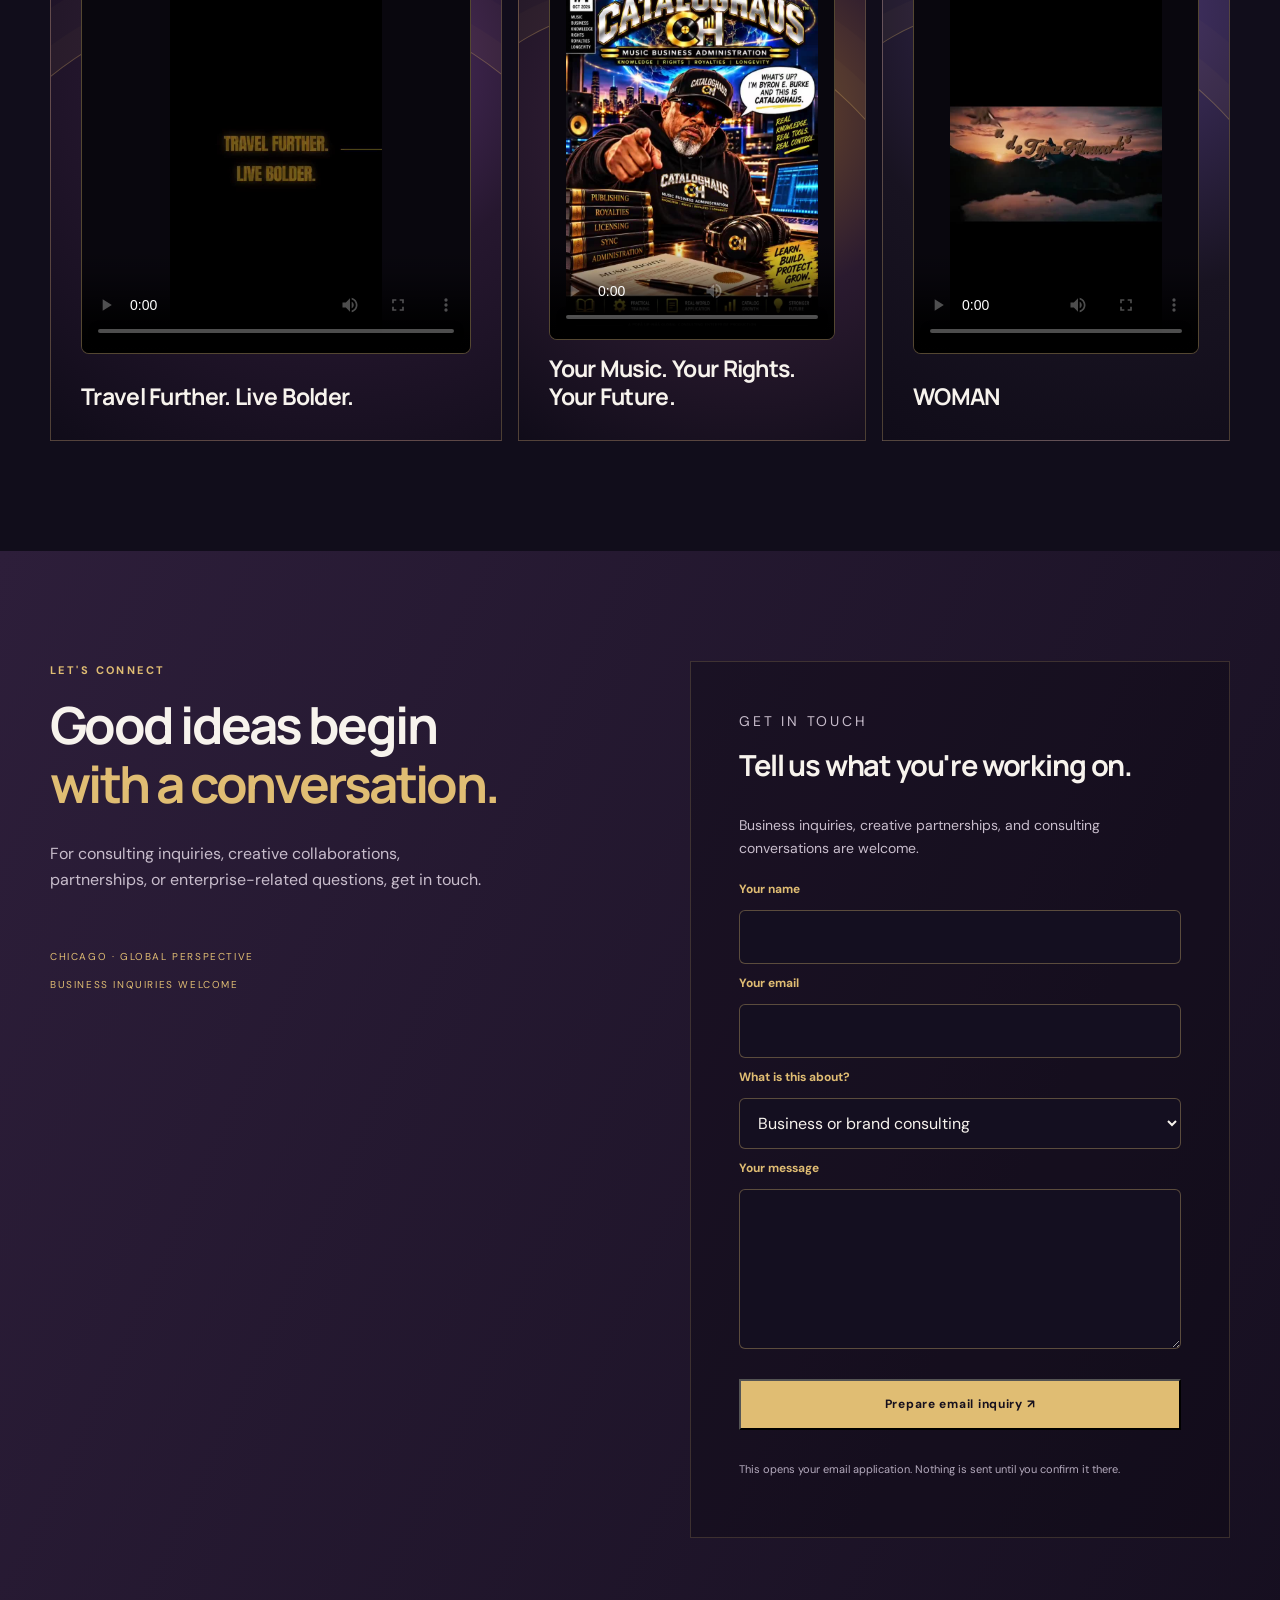
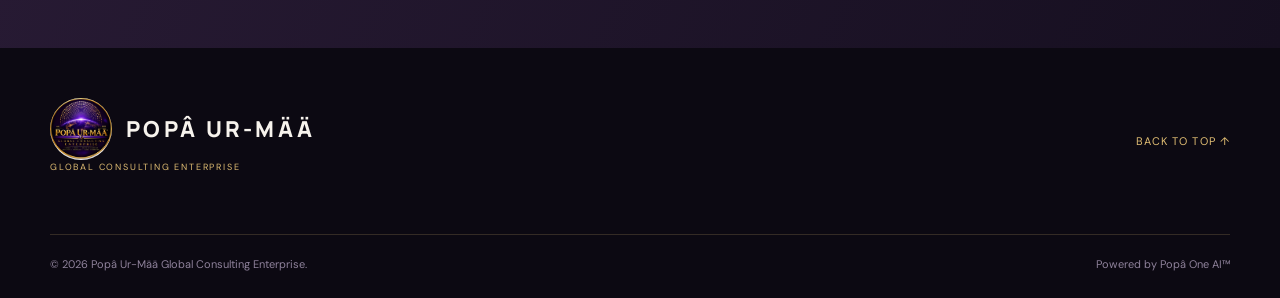
==== commit afdd2a19: "Refresh cached venture scripts for PopaOne.com link update" ====
--- a/index.html
+++ b/index.html
@@ -7,8 +7,8 @@
   <meta name="description" content="Popâ Ur-Mää Global Consulting Enterprise — music, business, technology, culture, and education. Founded by Byron E. Burke." />
   <title>Popâ Ur-Mää Global Consulting Enterprise</title>
   <link rel="stylesheet" href="styles.css" />
-  <script src="site-config.js" defer></script>
-  <script src="script.js" defer></script>
+  <script src="site-config.js?v=20261028-popaone" defer></script>
+  <script src="script.js?v=20261028-popaone" defer></script>
 </head>
 <body>
   <a class="skip" href="#main">Skip to content</a>
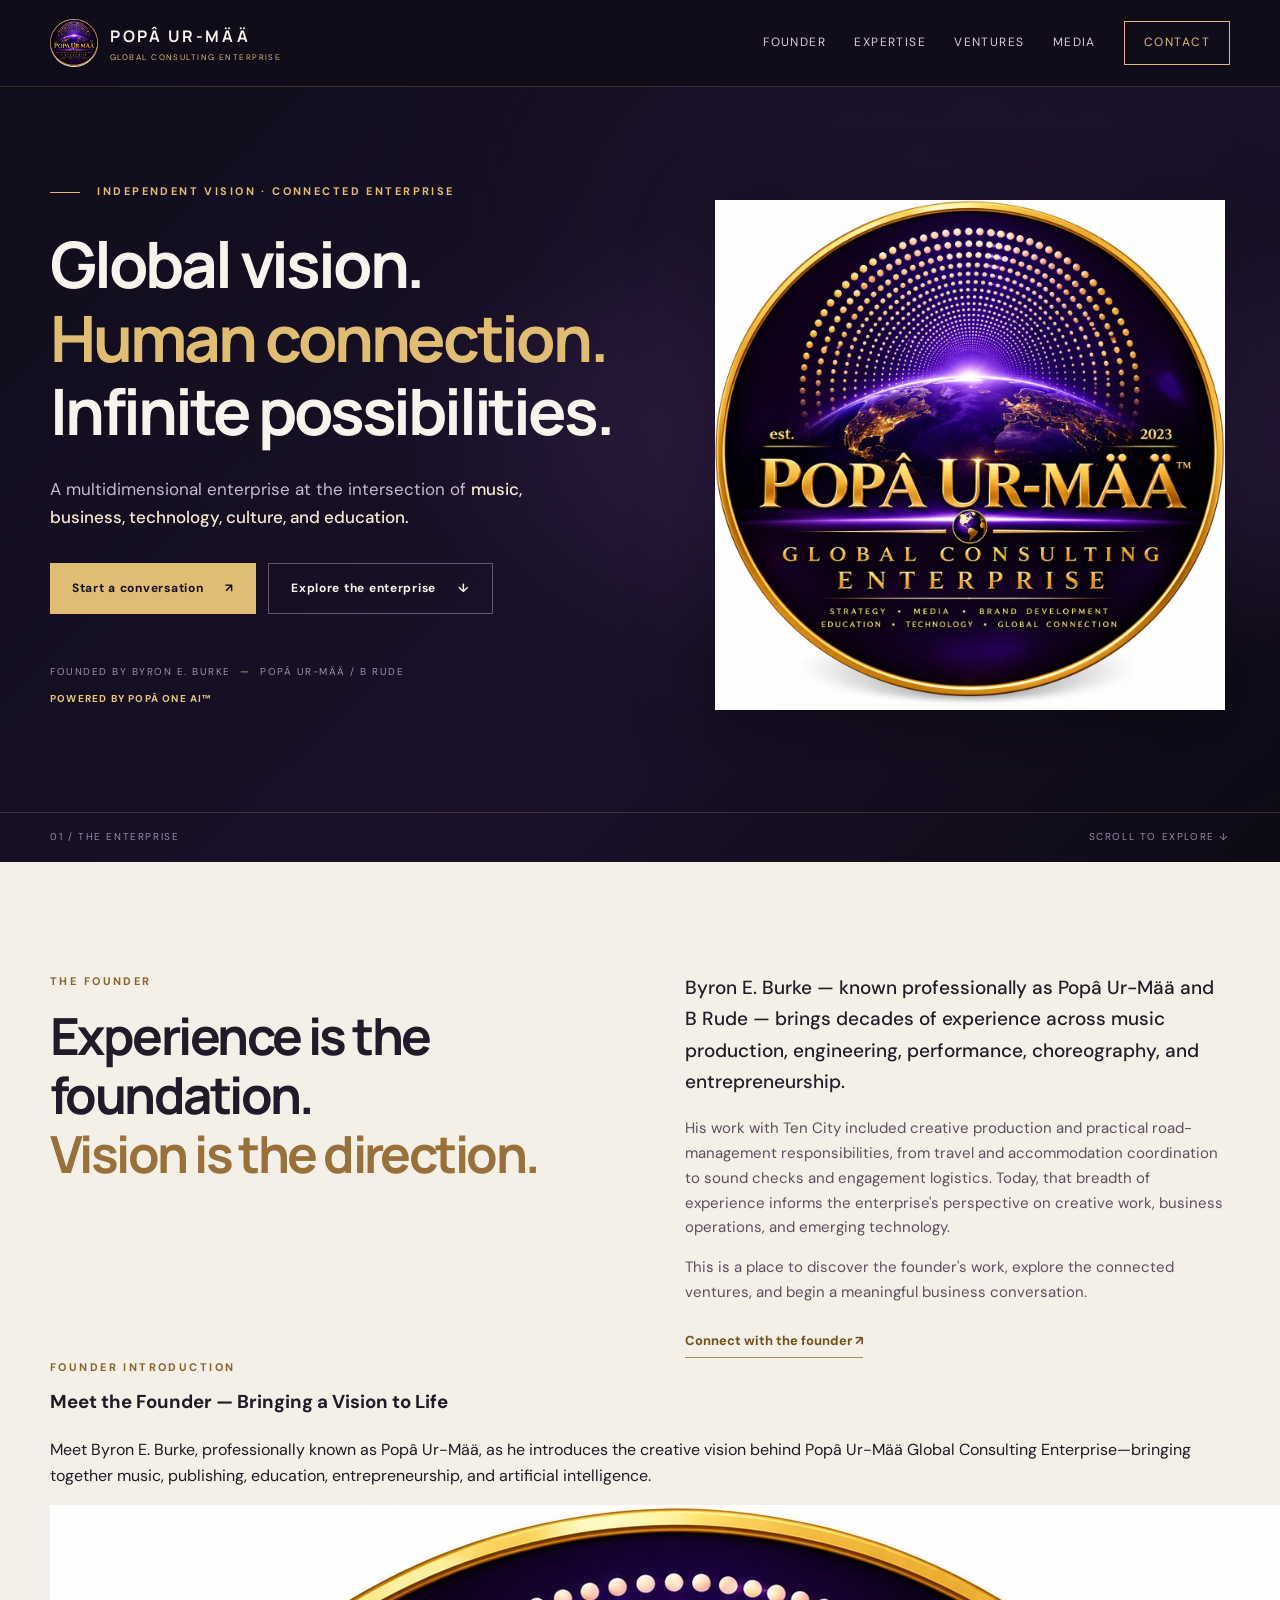
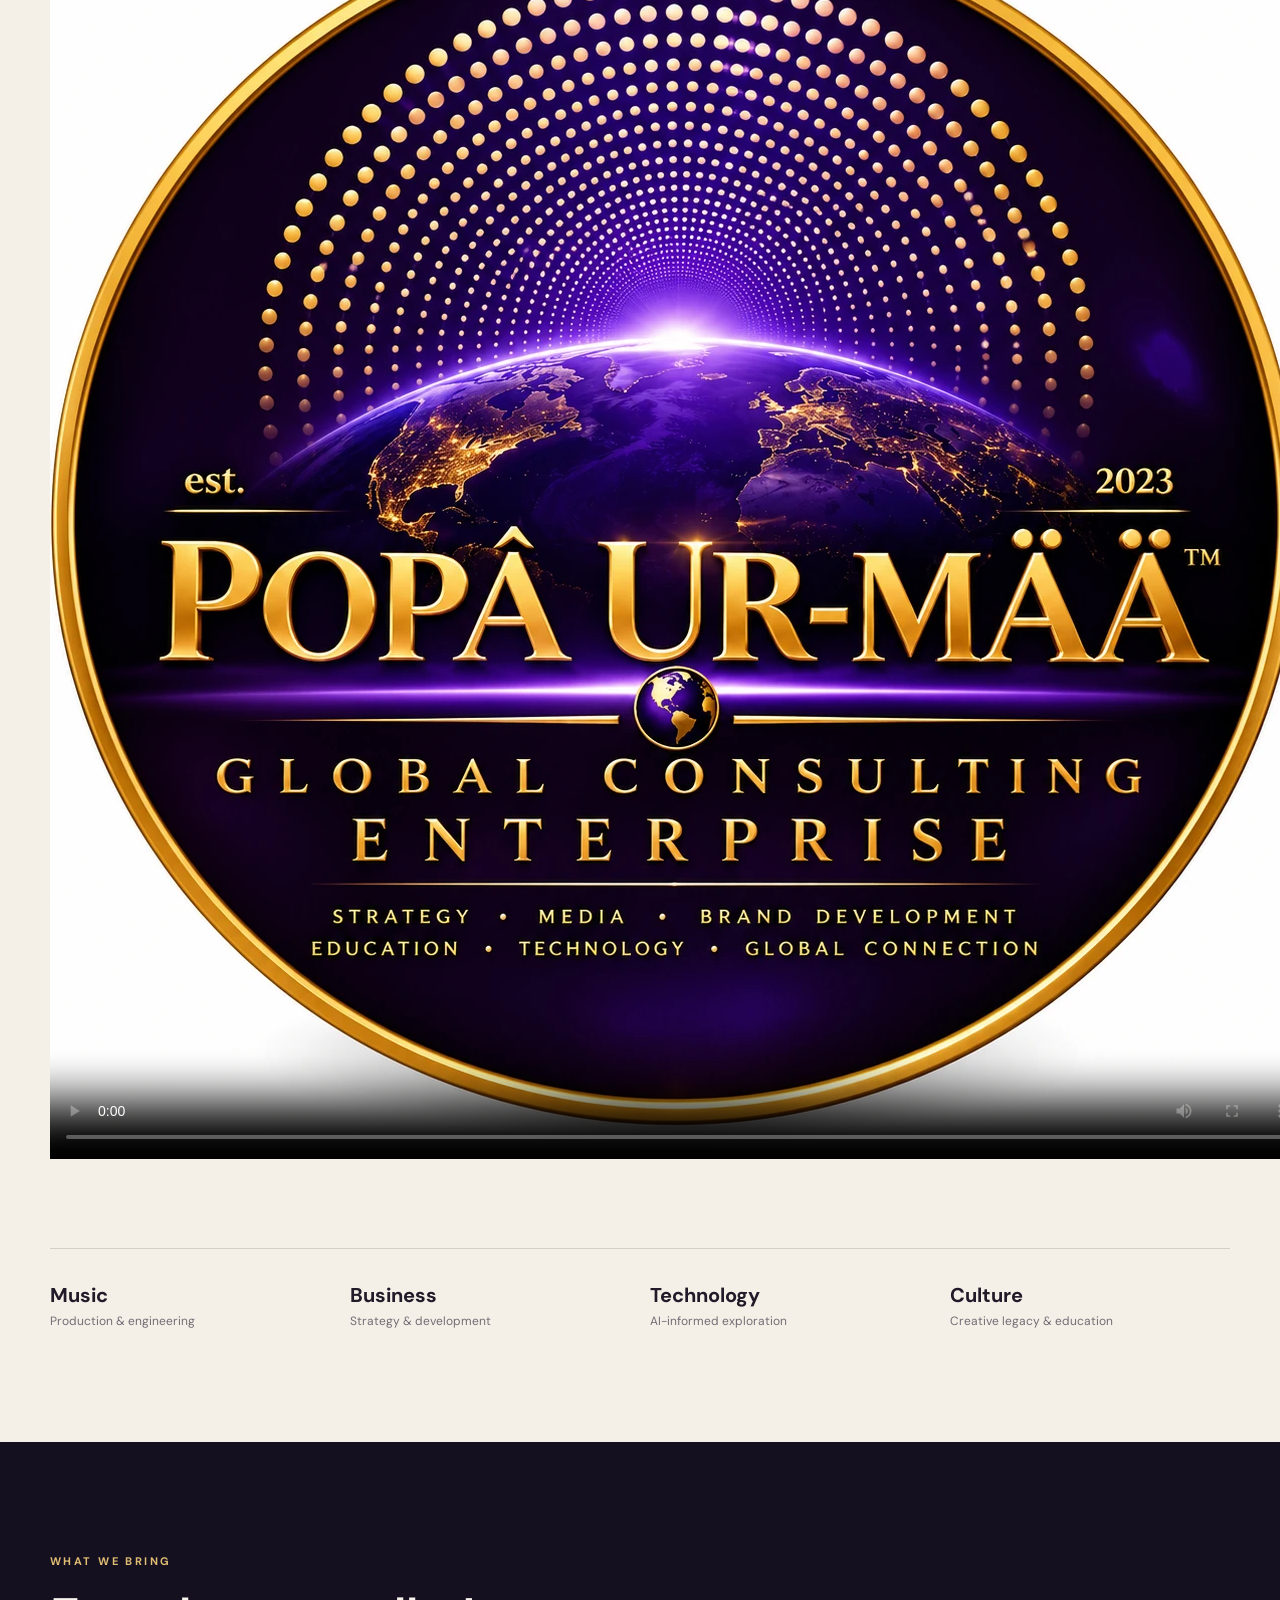
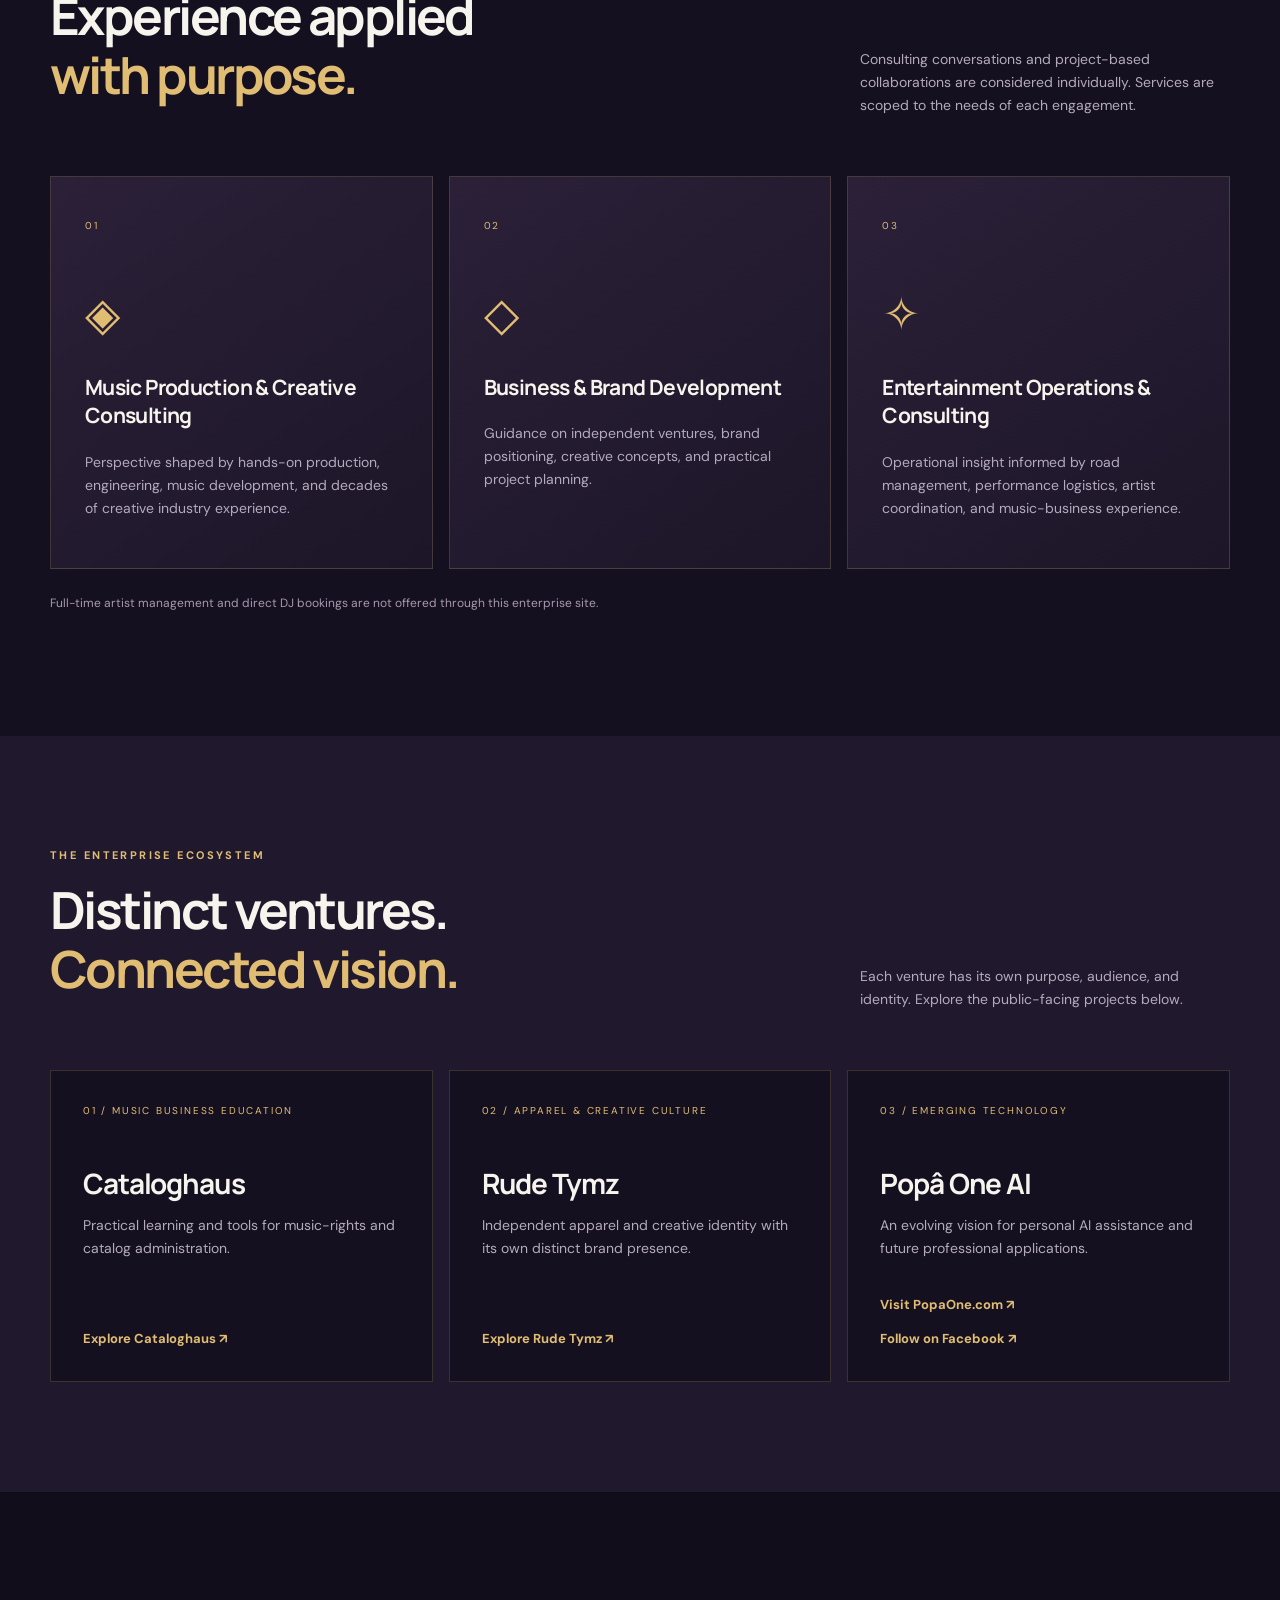
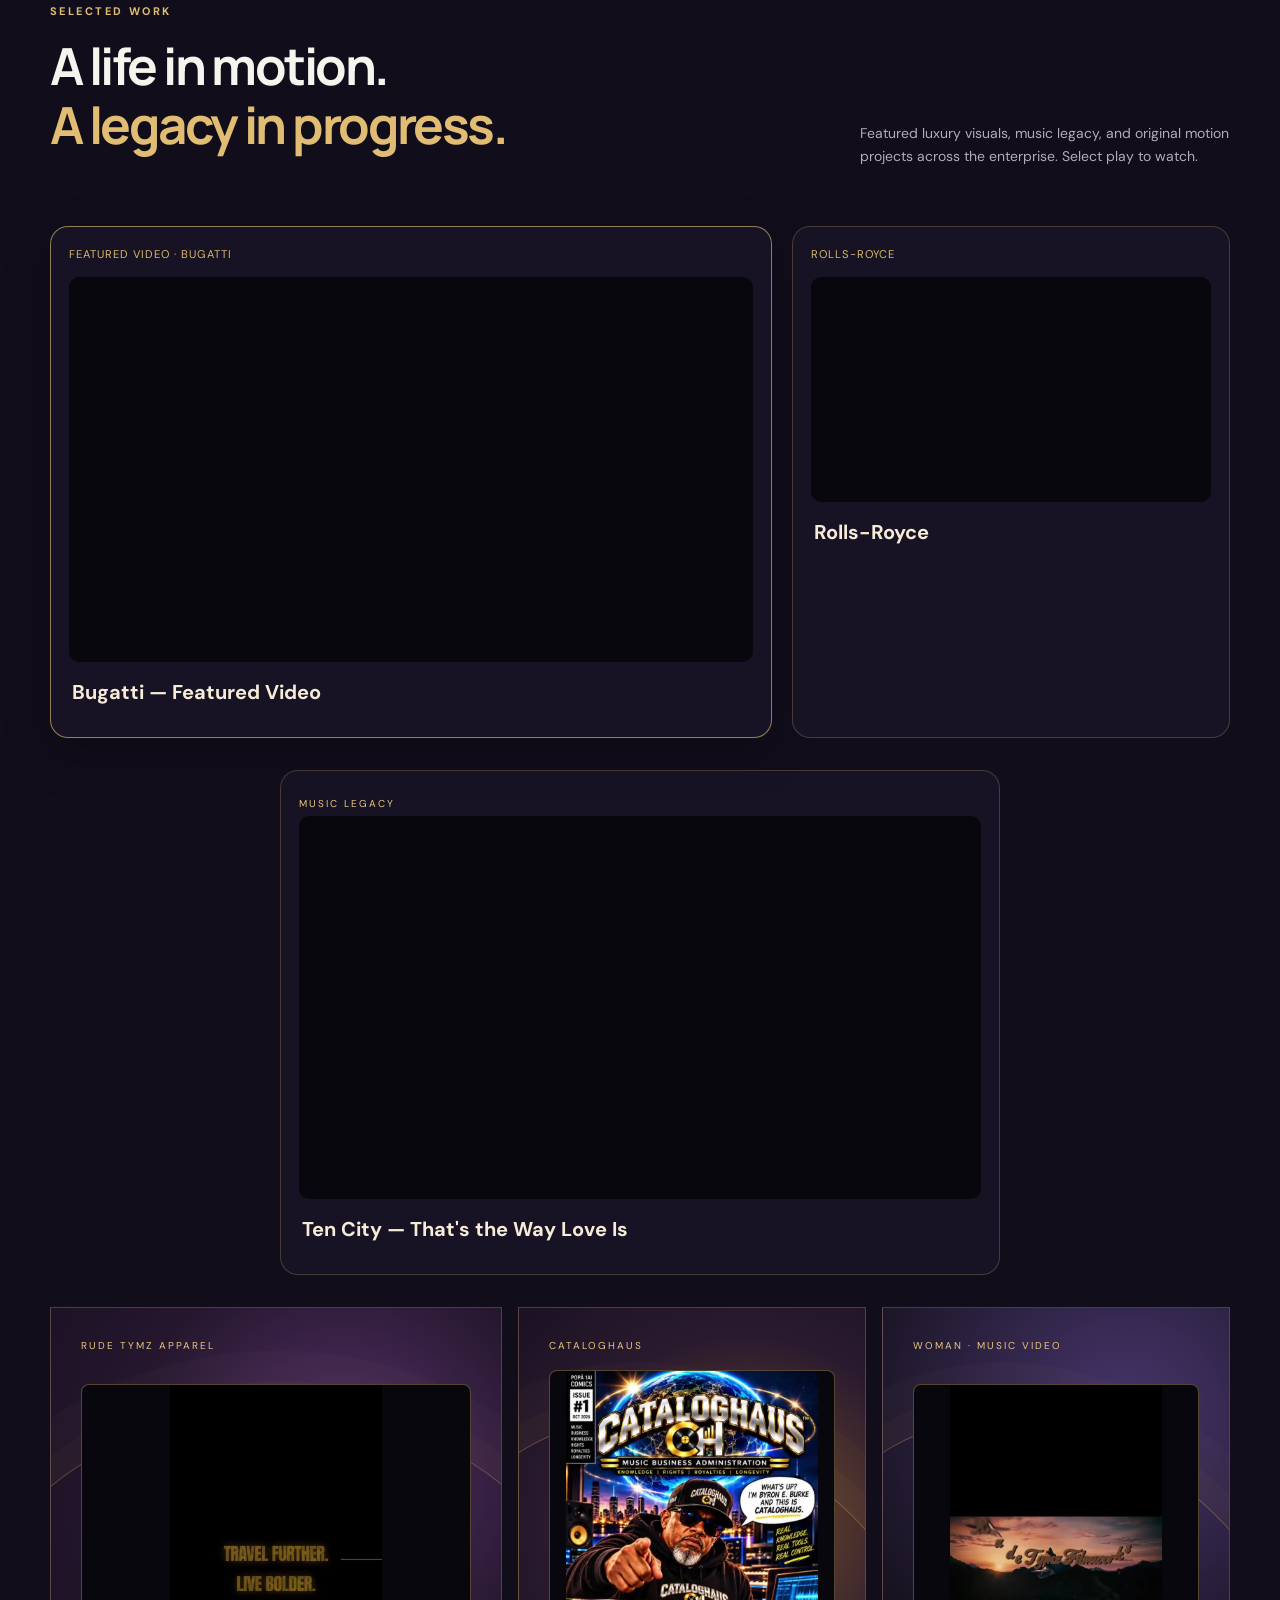
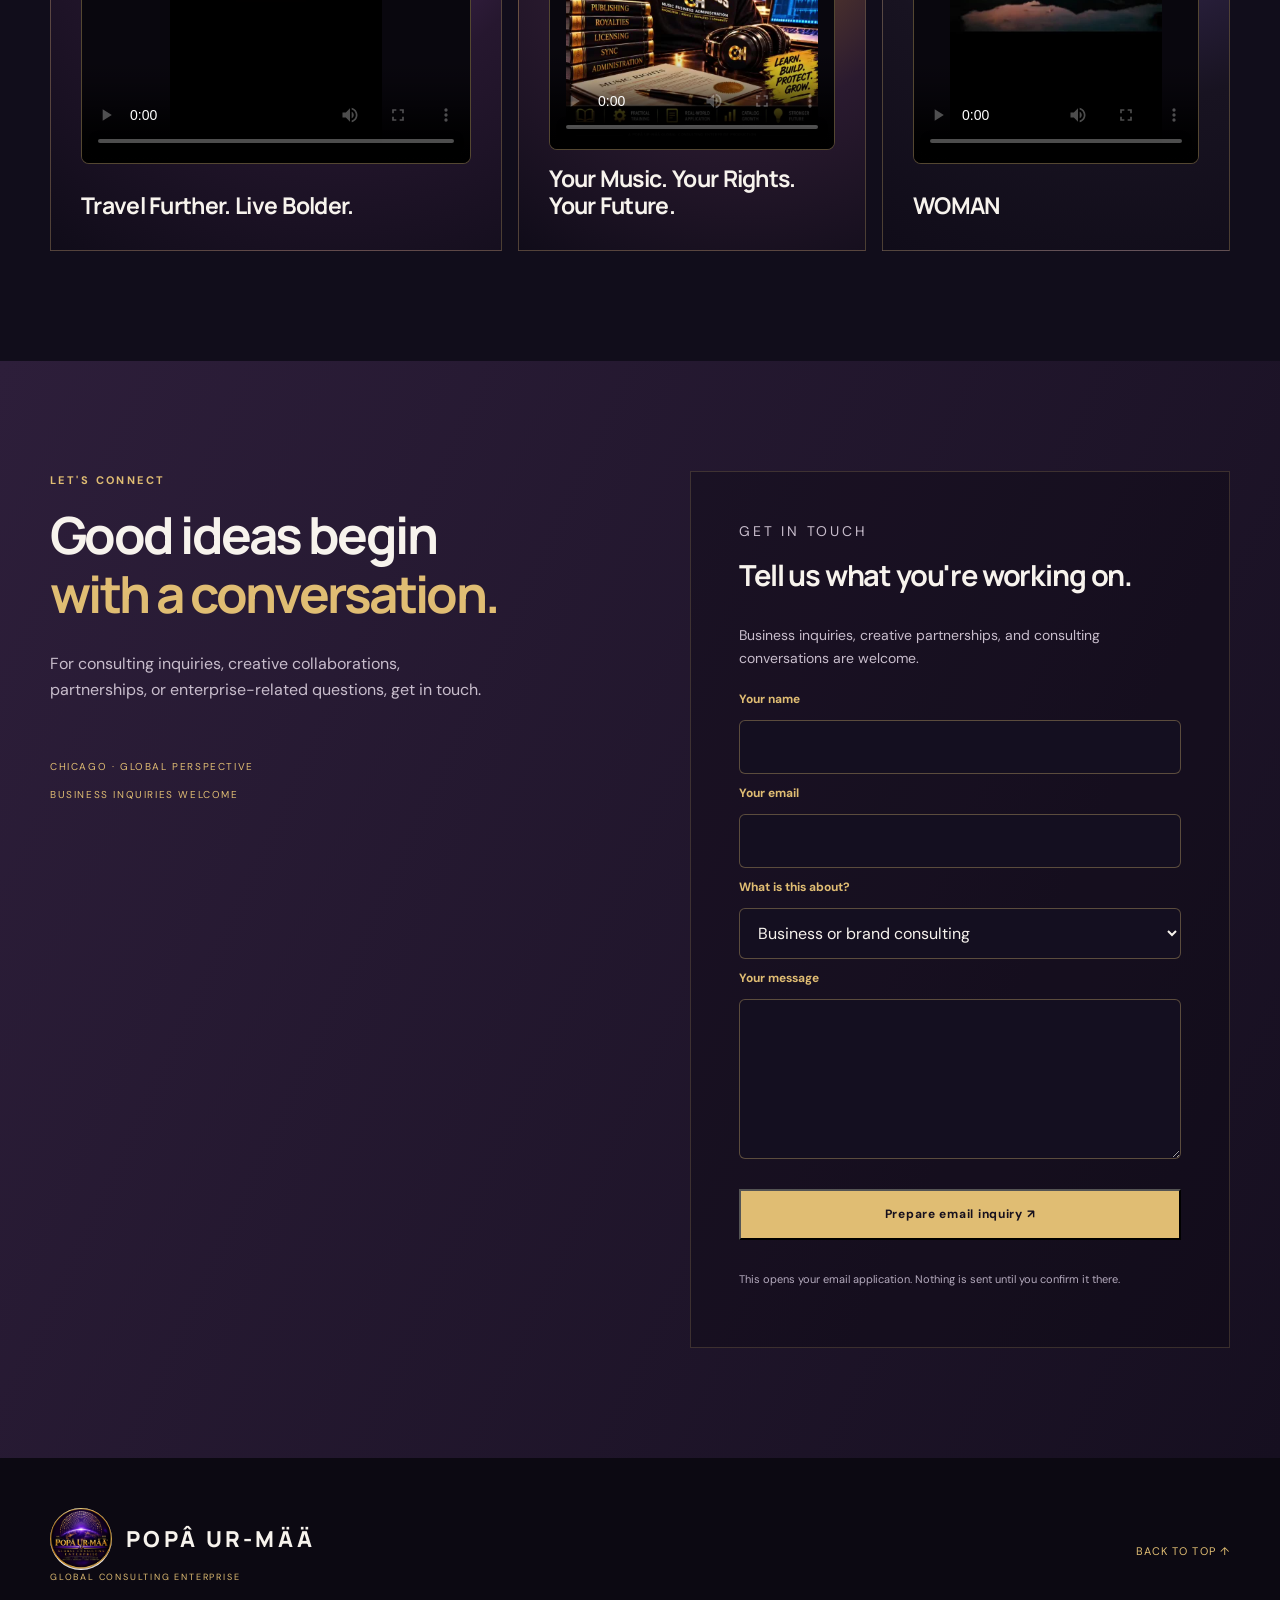
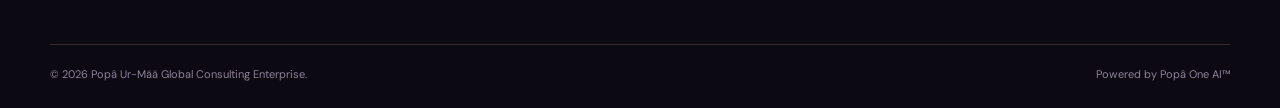
==== commit ab45b242: "Stage founder introduction video in existing Founder section (media pending)" ====
--- a/index.html
+++ b/index.html
@@ -1,11 +1,43 @@
 <!doctype html>
 <html lang="en">
 <head>
+  <!-- Google tag (gtag.js) -->
+  <script async src="https://www.googletagmanager.com/gtag/js?id=G-RHE021T26E"></script>
+  <script>
+      window.dataLayer = window.dataLayer || [];
+    function gtag(){dataLayer.push(arguments);}
+    gtag('js', new Date());
+    gtag('config', 'G-RHE021T26E');
+  </script>
   <meta charset="utf-8" />
   <meta name="viewport" content="width=device-width, initial-scale=1" />
   <meta name="theme-color" content="#100d1b" />
   <meta name="description" content="Popâ Ur-Mää Global Consulting Enterprise — music, business, technology, culture, and education. Founded by Byron E. Burke." />
   <title>Popâ Ur-Mää Global Consulting Enterprise</title>
+  <link rel="canonical" href="https://popaurmaa.com/" />
+  <meta property="og:type" content="website" />
+  <meta property="og:url" content="https://popaurmaa.com/" />
+  <meta property="og:title" content="Popâ Ur-Mää Global Consulting Enterprise" />
+  <meta property="og:description" content="Popâ Ur-Mää Global Consulting Enterprise — music, business, technology, culture, and education. Founded by Byron E. Burke." />
+  <meta property="og:image" content="https://popaurmaa.com/assets/enterprise-emblem.webp" />
+  <script type="application/ld+json">
+  {
+    "@context": "https://schema.org",
+    "@type": "Organization",
+    "@id": "https://popaurmaa.com/#organization",
+    "name": "Popâ Ur-Mää Global Consulting Enterprise",
+    "url": "https://popaurmaa.com/",
+    "description": "Music production and creative consulting, business and brand development, and entertainment operations consulting.",
+    "founder": {
+      "@type": "Person",
+      "name": "Byron E. Burke",
+      "alternateName": [
+        "Popâ Ur-Mää",
+        "B Rude"
+      ]
+    }
+  }
+  </script>
   <link rel="stylesheet" href="styles.css" />
   <script src="site-config.js?v=20261028-popaone" defer></script>
   <script src="script.js?v=20261028-popaone" defer></script>
@@ -17,6 +49,7 @@
       <a class="brand" href="#home" aria-label="Popâ Ur-Mää Global Consulting Enterprise home">
         <img class="brand-logo" src="assets/enterprise-emblem.webp" alt="" width="48" height="48" />
         <span class="brand-name"><strong>POPÂ UR-MÄÄ</strong><small>GLOBAL CONSULTING ENTERPRISE</small></span>
+        
       </a>
       <button class="menu-toggle" type="button" aria-expanded="false" aria-controls="nav">Menu <span aria-hidden="true">☰</span></button>
       <nav id="nav" class="nav" aria-label="Main navigation">
@@ -45,6 +78,15 @@
       <div class="container split">
         <div><p class="eyebrow">THE FOUNDER</p><h2>Experience is the foundation.<br><em>Vision is the direction.</em></h2></div>
         <div class="body-copy"><p class="large">Byron E. Burke — known professionally as Popâ Ur-Mää and B Rude — brings decades of experience across music production, engineering, performance, choreography, and entrepreneurship.</p><p>His work with Ten City included creative production and practical road-management responsibilities, from travel and accommodation coordination to sound checks and engagement logistics. Today, that breadth of experience informs the enterprise's perspective on creative work, business operations, and emerging technology.</p><p>This is a place to discover the founder's work, explore the connected ventures, and begin a meaningful business conversation.</p><a class="text-link" href="#contact">Connect with the founder <span>↗</span></a></div>
+      </div>
+      <div class="container founder-video-feature" aria-labelledby="founder-video-title">
+        <p class="eyebrow">FOUNDER INTRODUCTION</p>
+        <h3 id="founder-video-title">Meet the Founder — Bringing a Vision to Life</h3>
+        <p>Meet Byron E. Burke, professionally known as Popâ Ur-Mää, as he introduces the creative vision behind Popâ Ur-Mää Global Consulting Enterprise—bringing together music, publishing, education, entrepreneurship, and artificial intelligence.</p>
+        <video controls playsinline preload="metadata" poster="assets/enterprise-emblem.webp" aria-label="Popâ Ur-Mää Global Consulting Enterprise — Bringing a Vision to Life, founder introduction">
+          <source src="assets/founder-bringing-a-vision-to-life-final.mp4" type="video/mp4">
+          Your browser does not support HTML5 video.
+        </video>
       </div>
       <div class="container stat-strip"><div><strong>Music</strong><span>Production & engineering</span></div><div><strong>Business</strong><span>Strategy & development</span></div><div><strong>Technology</strong><span>AI-informed exploration</span></div><div><strong>Culture</strong><span>Creative legacy & education</span></div></div>
     </section>
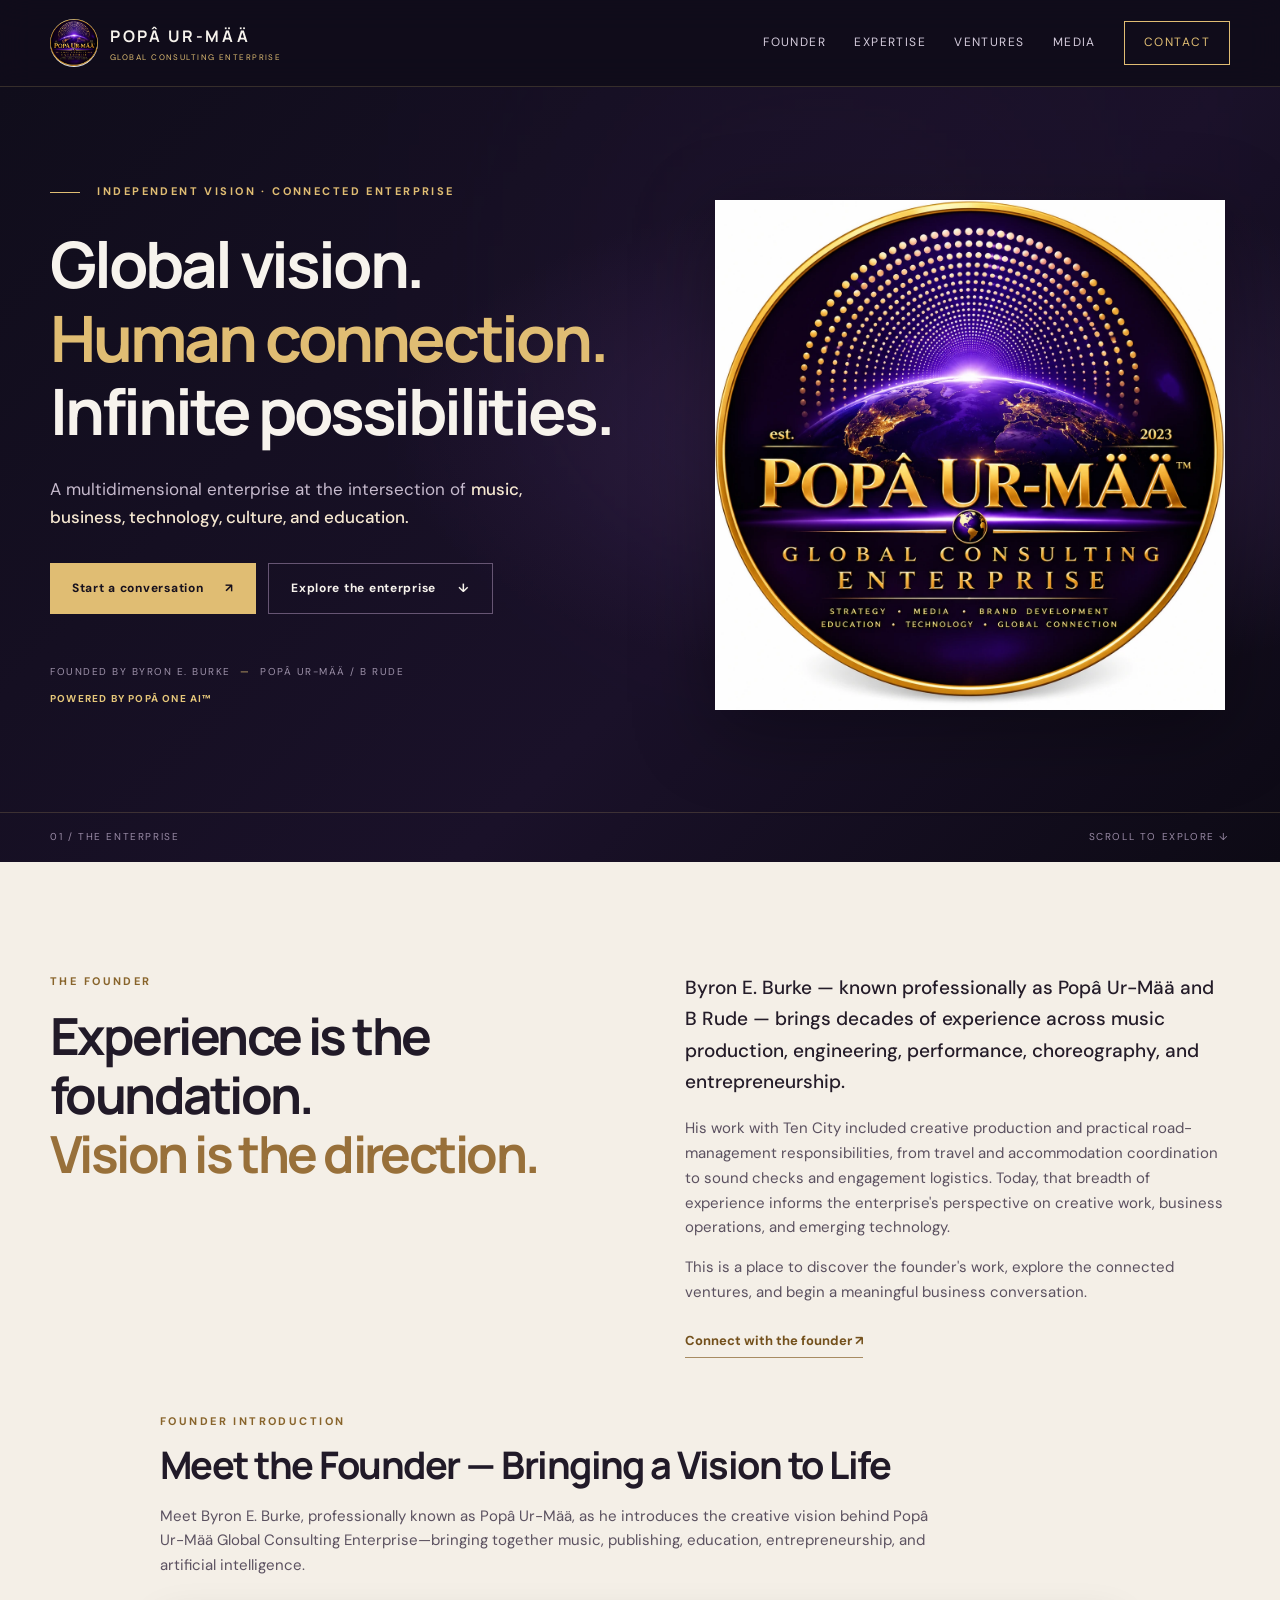
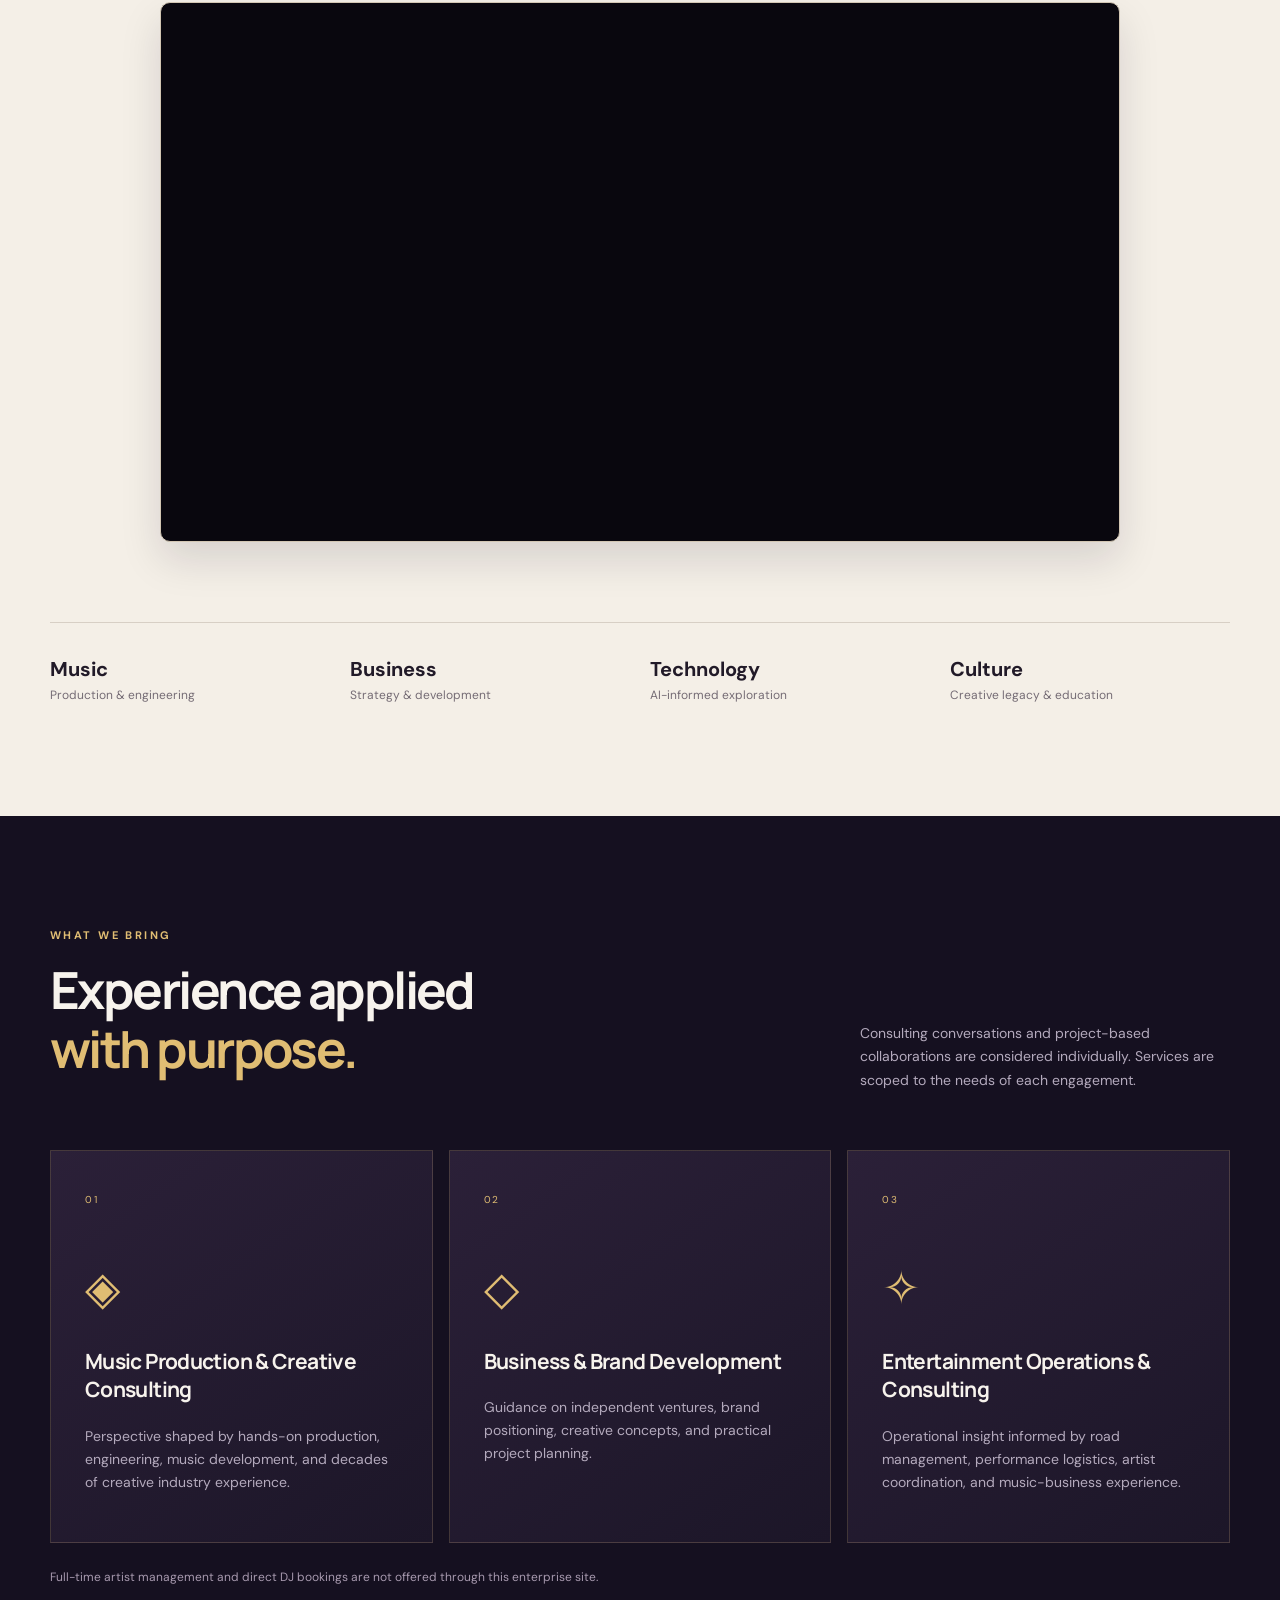
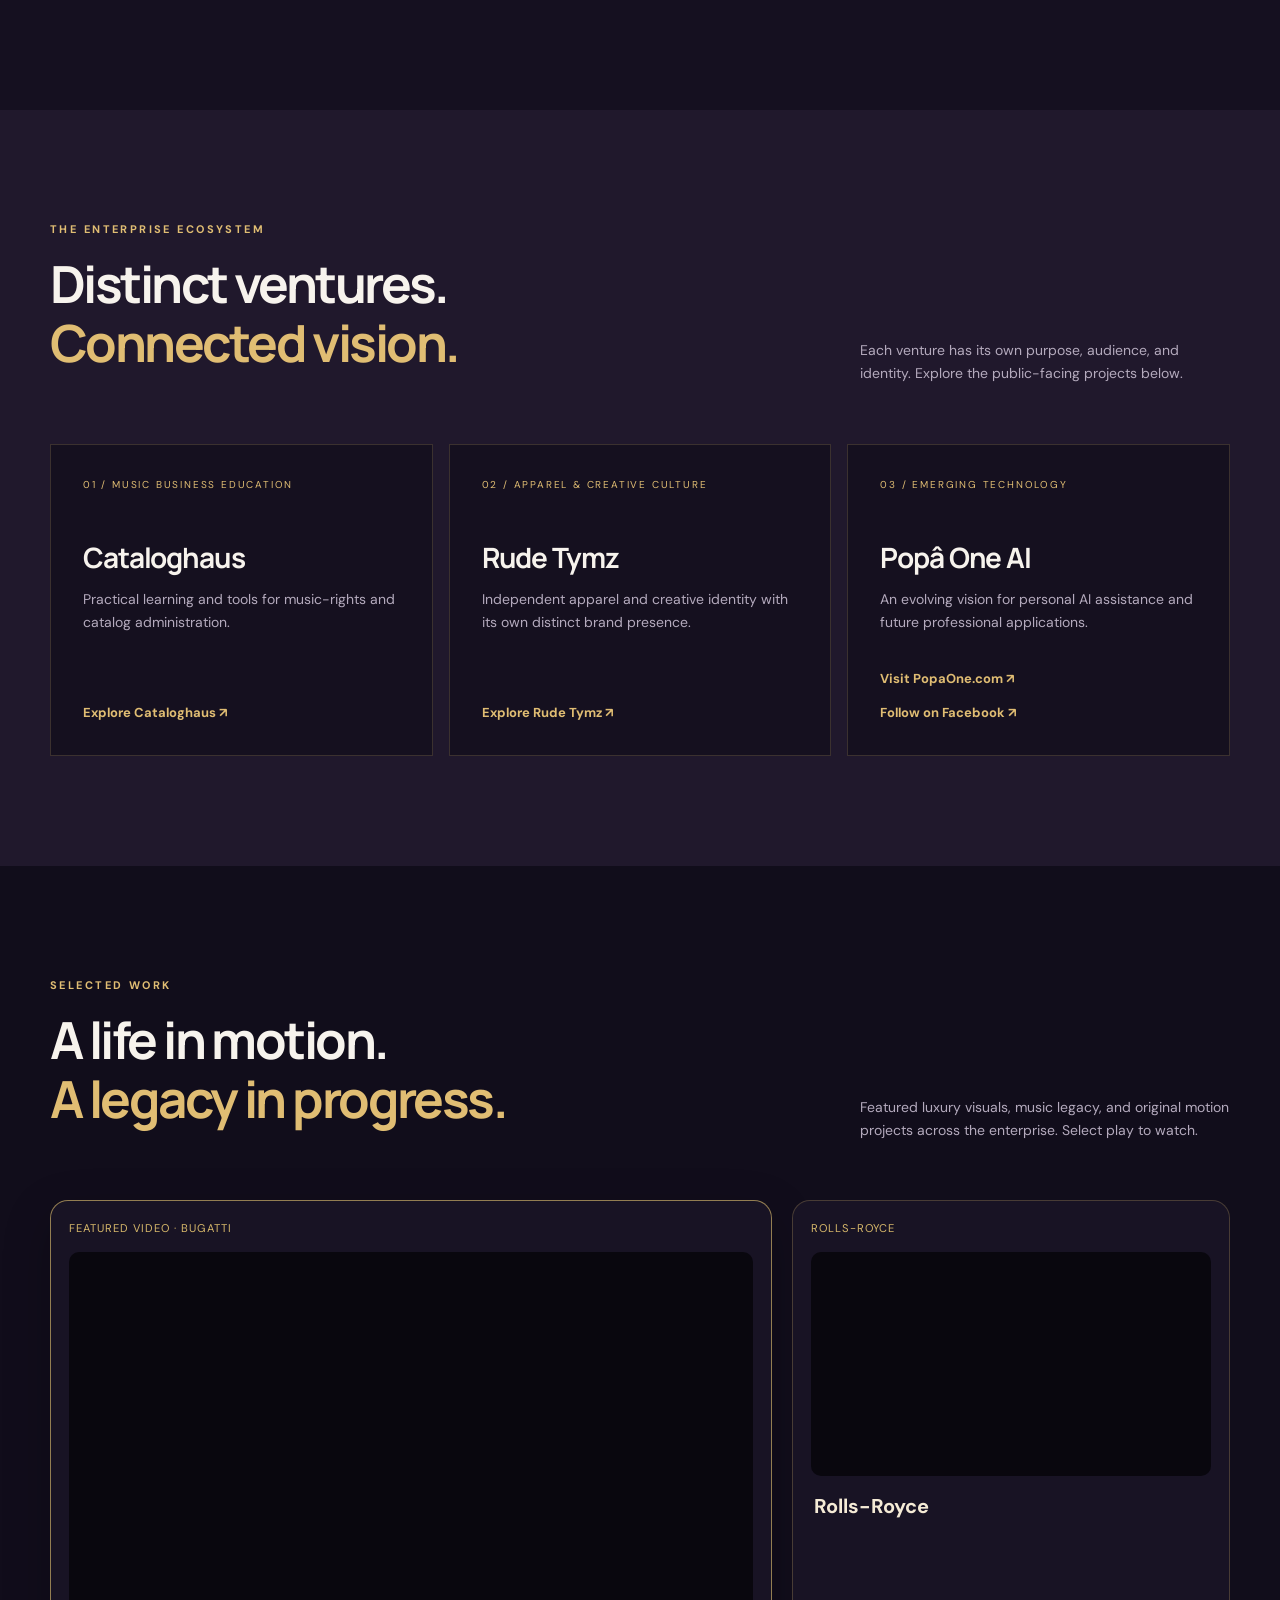
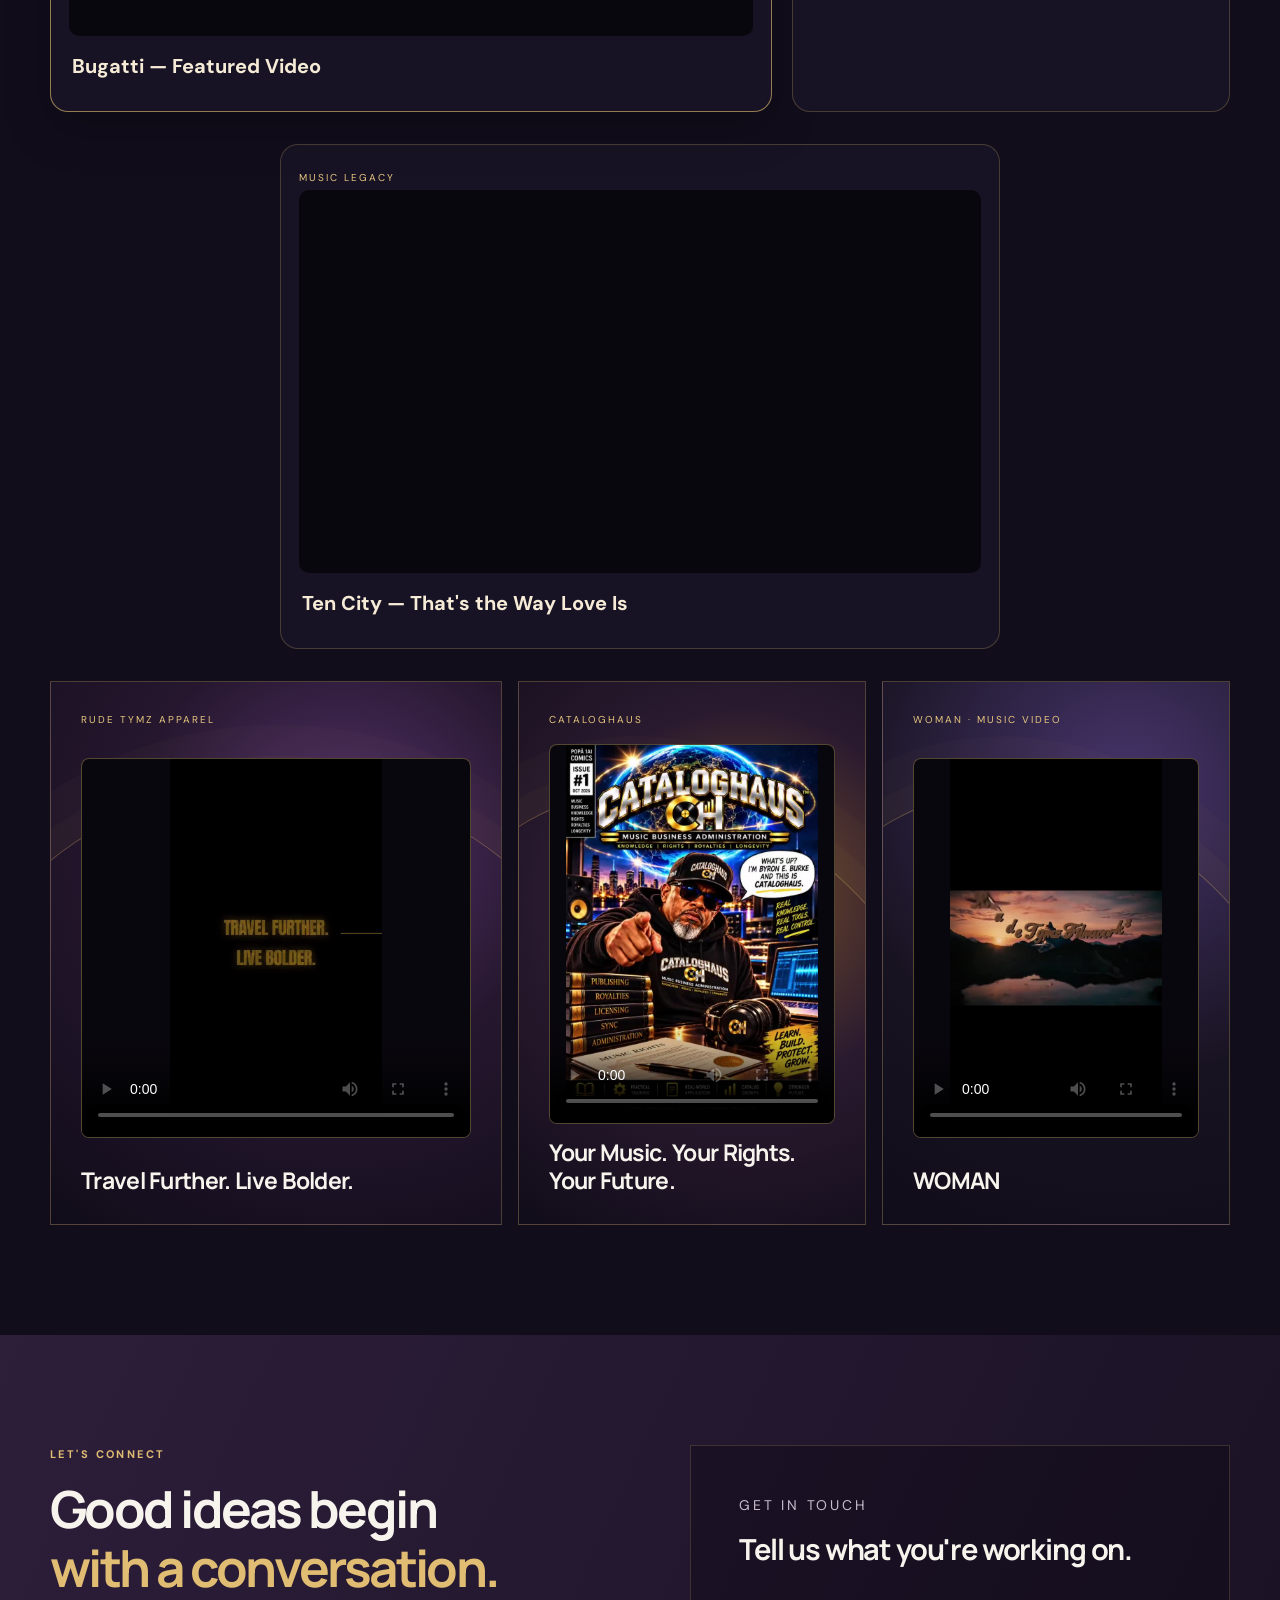
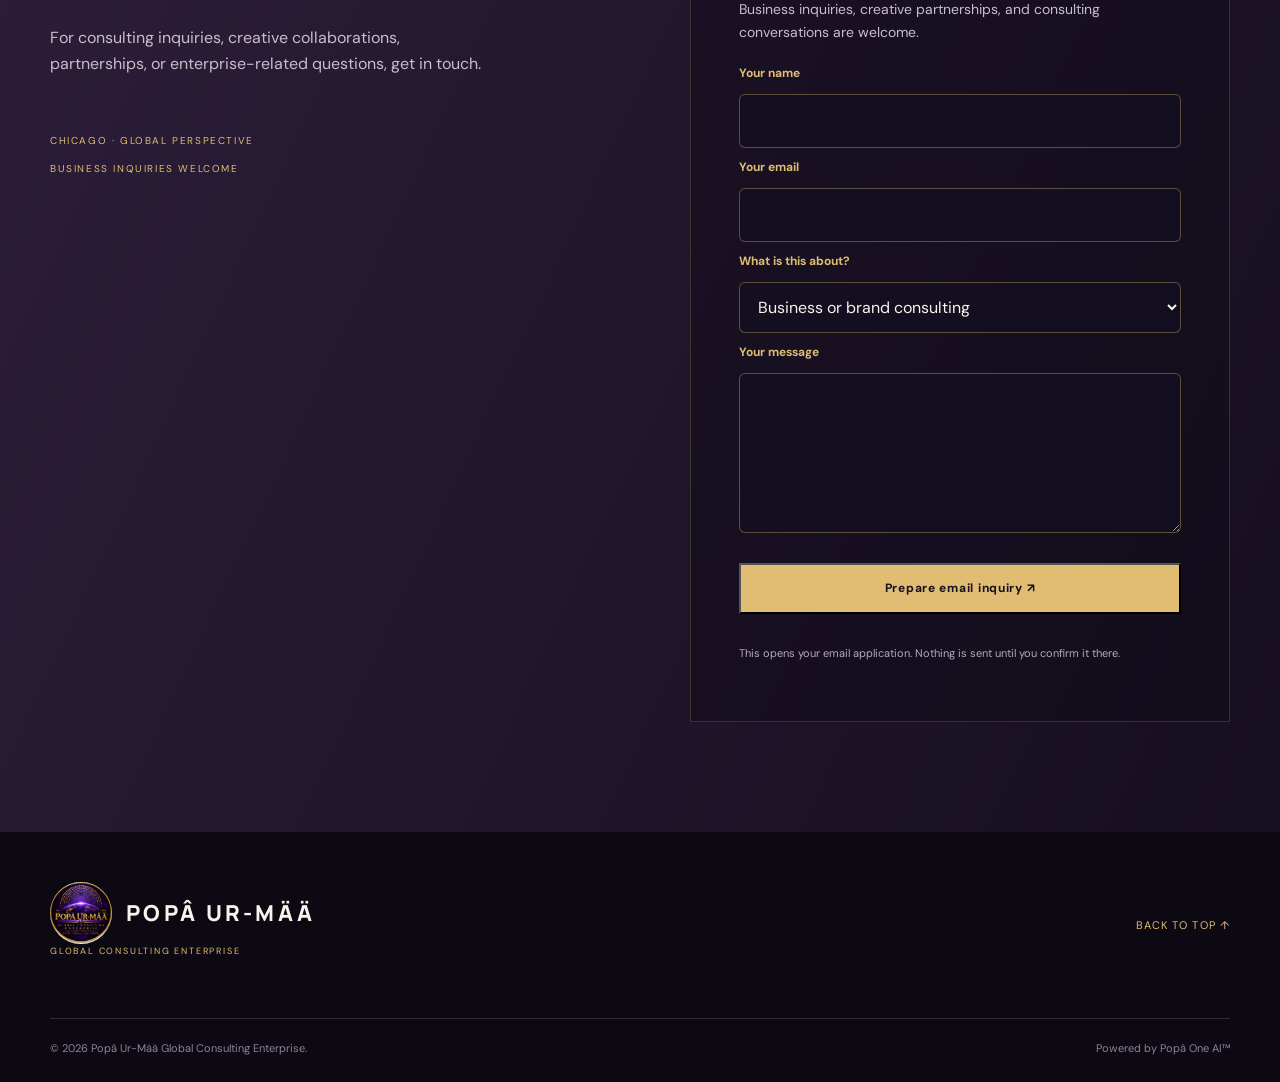
==== commit 3827d98c: "Embed founder introduction video from YouTube (Unlisted, 53hBrLhOGEA)" ====
--- a/index.html
+++ b/index.html
@@ -83,10 +83,7 @@
         <p class="eyebrow">FOUNDER INTRODUCTION</p>
         <h3 id="founder-video-title">Meet the Founder — Bringing a Vision to Life</h3>
         <p>Meet Byron E. Burke, professionally known as Popâ Ur-Mää, as he introduces the creative vision behind Popâ Ur-Mää Global Consulting Enterprise—bringing together music, publishing, education, entrepreneurship, and artificial intelligence.</p>
-        <video controls playsinline preload="metadata" poster="assets/enterprise-emblem.webp" aria-label="Popâ Ur-Mää Global Consulting Enterprise — Bringing a Vision to Life, founder introduction">
-          <source src="assets/founder-bringing-a-vision-to-life-final.mp4" type="video/mp4">
-          Your browser does not support HTML5 video.
-        </video>
+        <div class="youtube-frame"><iframe src="https://www.youtube-nocookie.com/embed/53hBrLhOGEA" title="Popâ Ur-Mää Global Consulting Enterprise — Bringing a Vision to Life | Founder Introduction" loading="lazy" allow="accelerometer; autoplay; clipboard-write; encrypted-media; gyroscope; picture-in-picture; web-share" referrerpolicy="strict-origin-when-cross-origin" allowfullscreen></iframe></div>
       </div>
       <div class="container stat-strip"><div><strong>Music</strong><span>Production & engineering</span></div><div><strong>Business</strong><span>Strategy & development</span></div><div><strong>Technology</strong><span>AI-informed exploration</span></div><div><strong>Culture</strong><span>Creative legacy & education</span></div></div>
     </section>
--- a/styles.css
+++ b/styles.css
@@ -42,3 +42,10 @@
 
 /* Contact form: displayed only after the enterprise email is verified. */
 [hidden]{display:none!important}.inquiry-form{display:grid;gap:10px;margin-top:20px}.inquiry-form label{font-size:12px;color:#e0bd73;font-weight:700}.inquiry-form input,.inquiry-form select,.inquiry-form textarea{width:100%;background:#140f20;border:1px solid rgba(224,189,115,.35);color:#f7f3ed;padding:13px 14px;border-radius:6px;font:inherit}.inquiry-form textarea{resize:vertical}.inquiry-form :is(input,select,textarea):focus-visible{outline:2px solid #e0bd73;outline-offset:2px}.inquiry-form button{cursor:pointer}.inquiry-form select option{background:#140f20}
+
+/* Founder introduction — approved placement; published only when the video is hosted. */
+.founder-video-feature{margin-top:54px;max-width:960px}
+.founder-video-feature h3{font:700 clamp(25px,3vw,38px)/1.2 Manrope,Arial,sans-serif;letter-spacing:-.04em;margin:12px 0 16px;color:#211a28}
+.founder-video-feature>p:not(.eyebrow){max-width:780px;color:#5b5160;font-size:15px;margin-bottom:24px}
+.founder-video-feature .youtube-frame{max-height:540px;border:1px solid #d2c6b3;box-shadow:0 18px 40px rgba(25,15,35,.13)}
+@media(max-width:650px){.founder-video-feature{margin-top:36px}.founder-video-feature .youtube-frame{border-radius:6px}}
